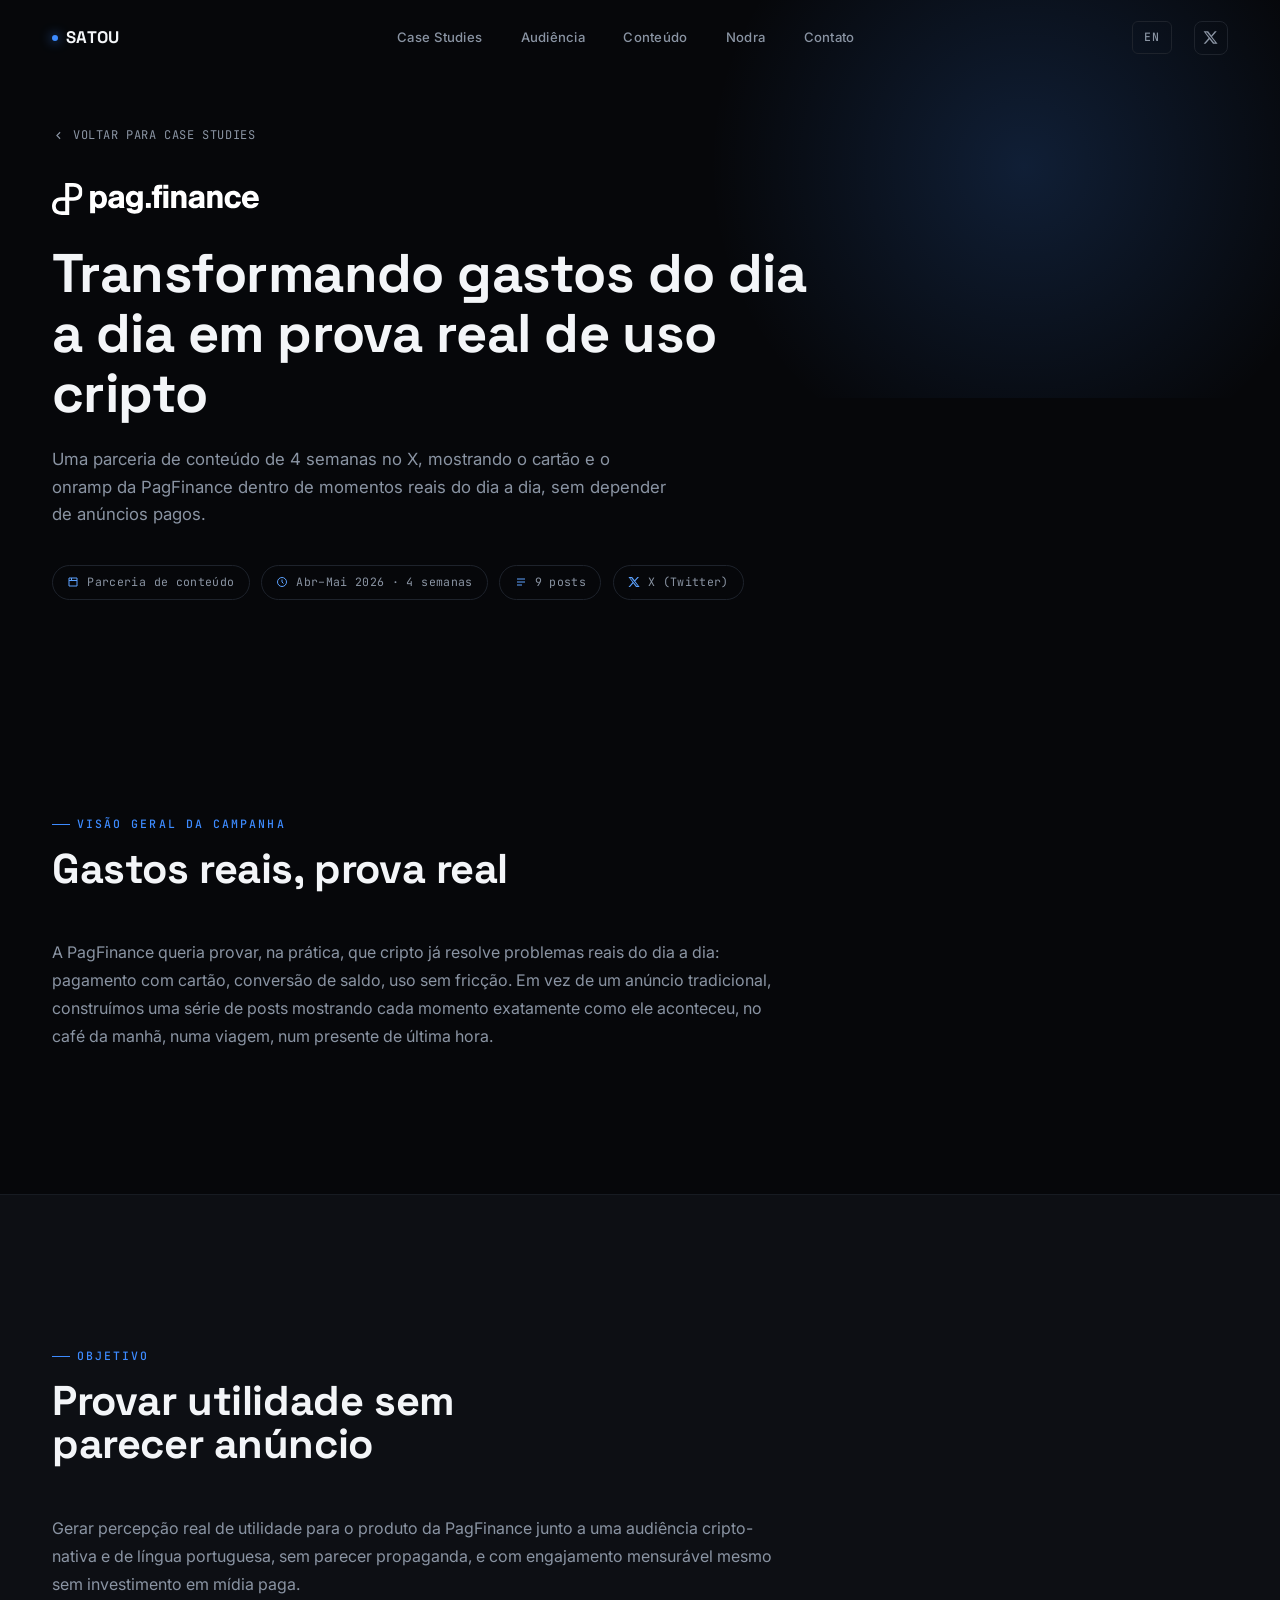
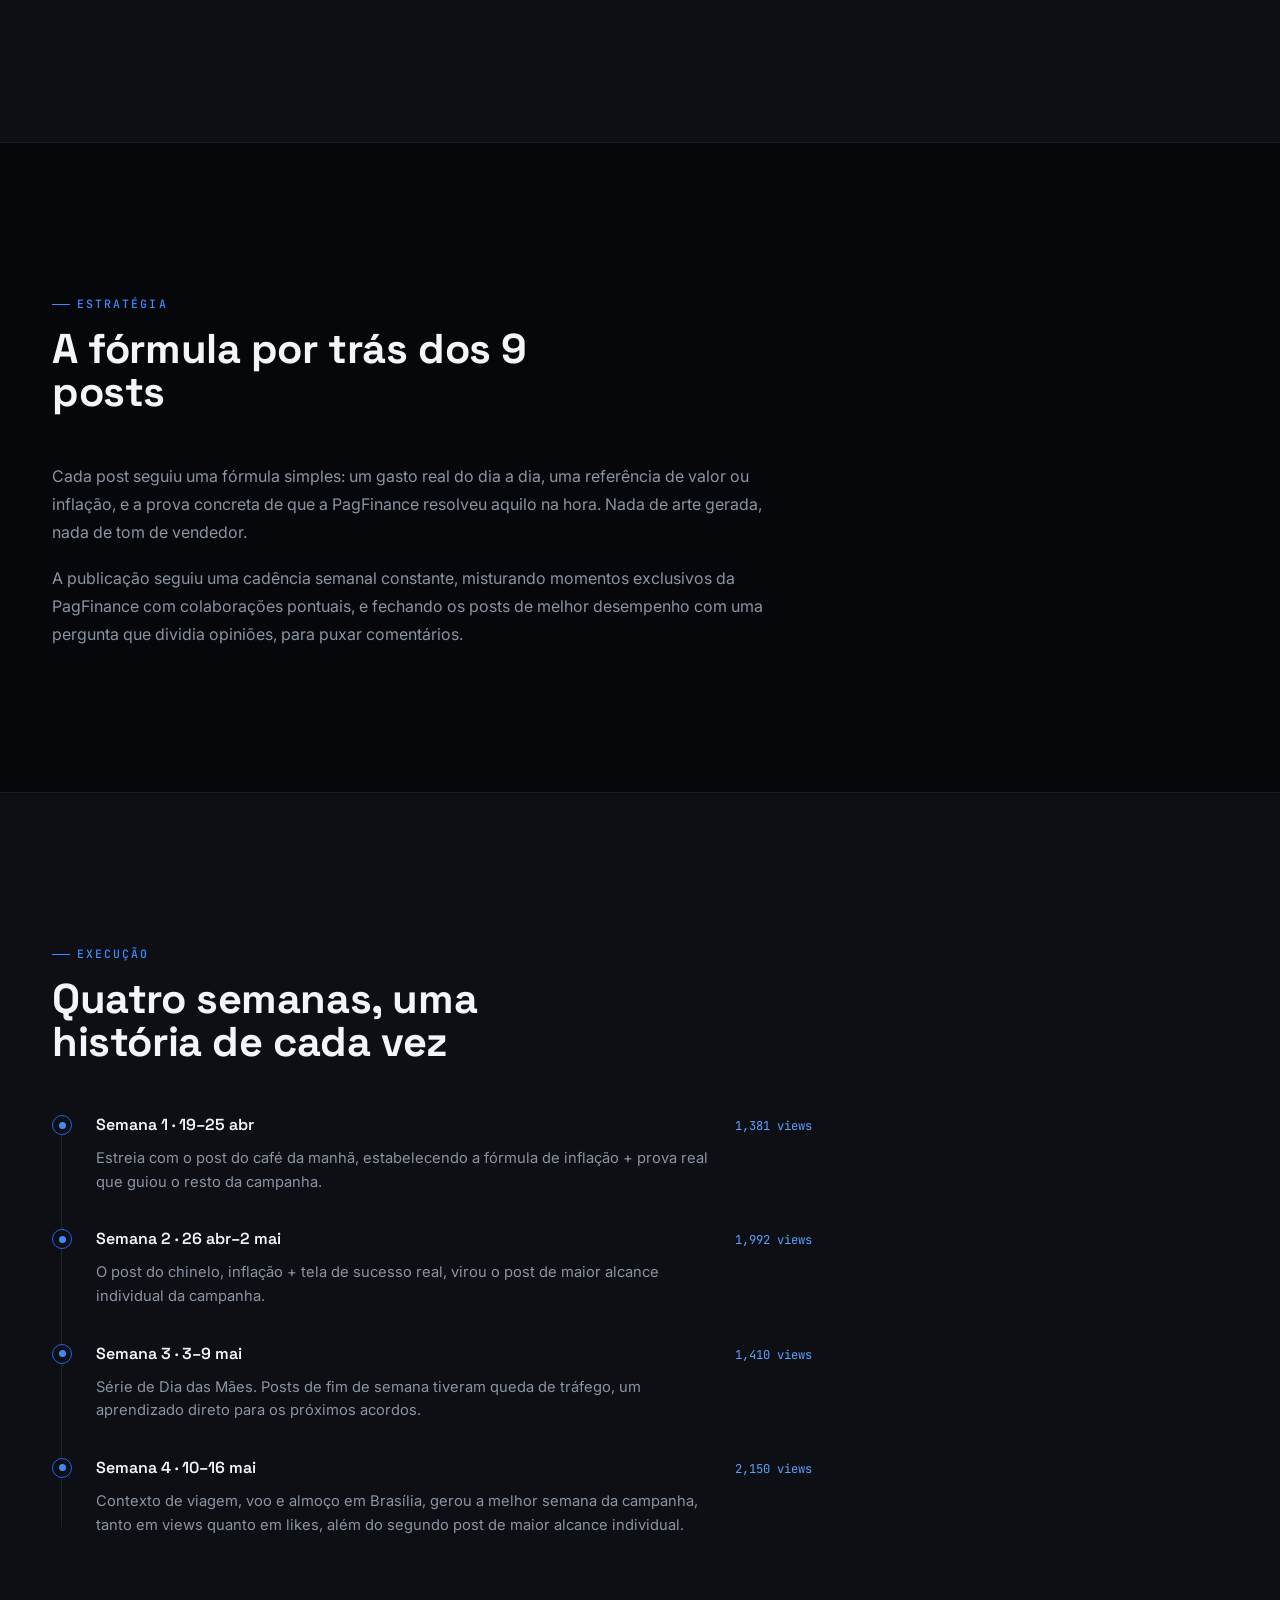
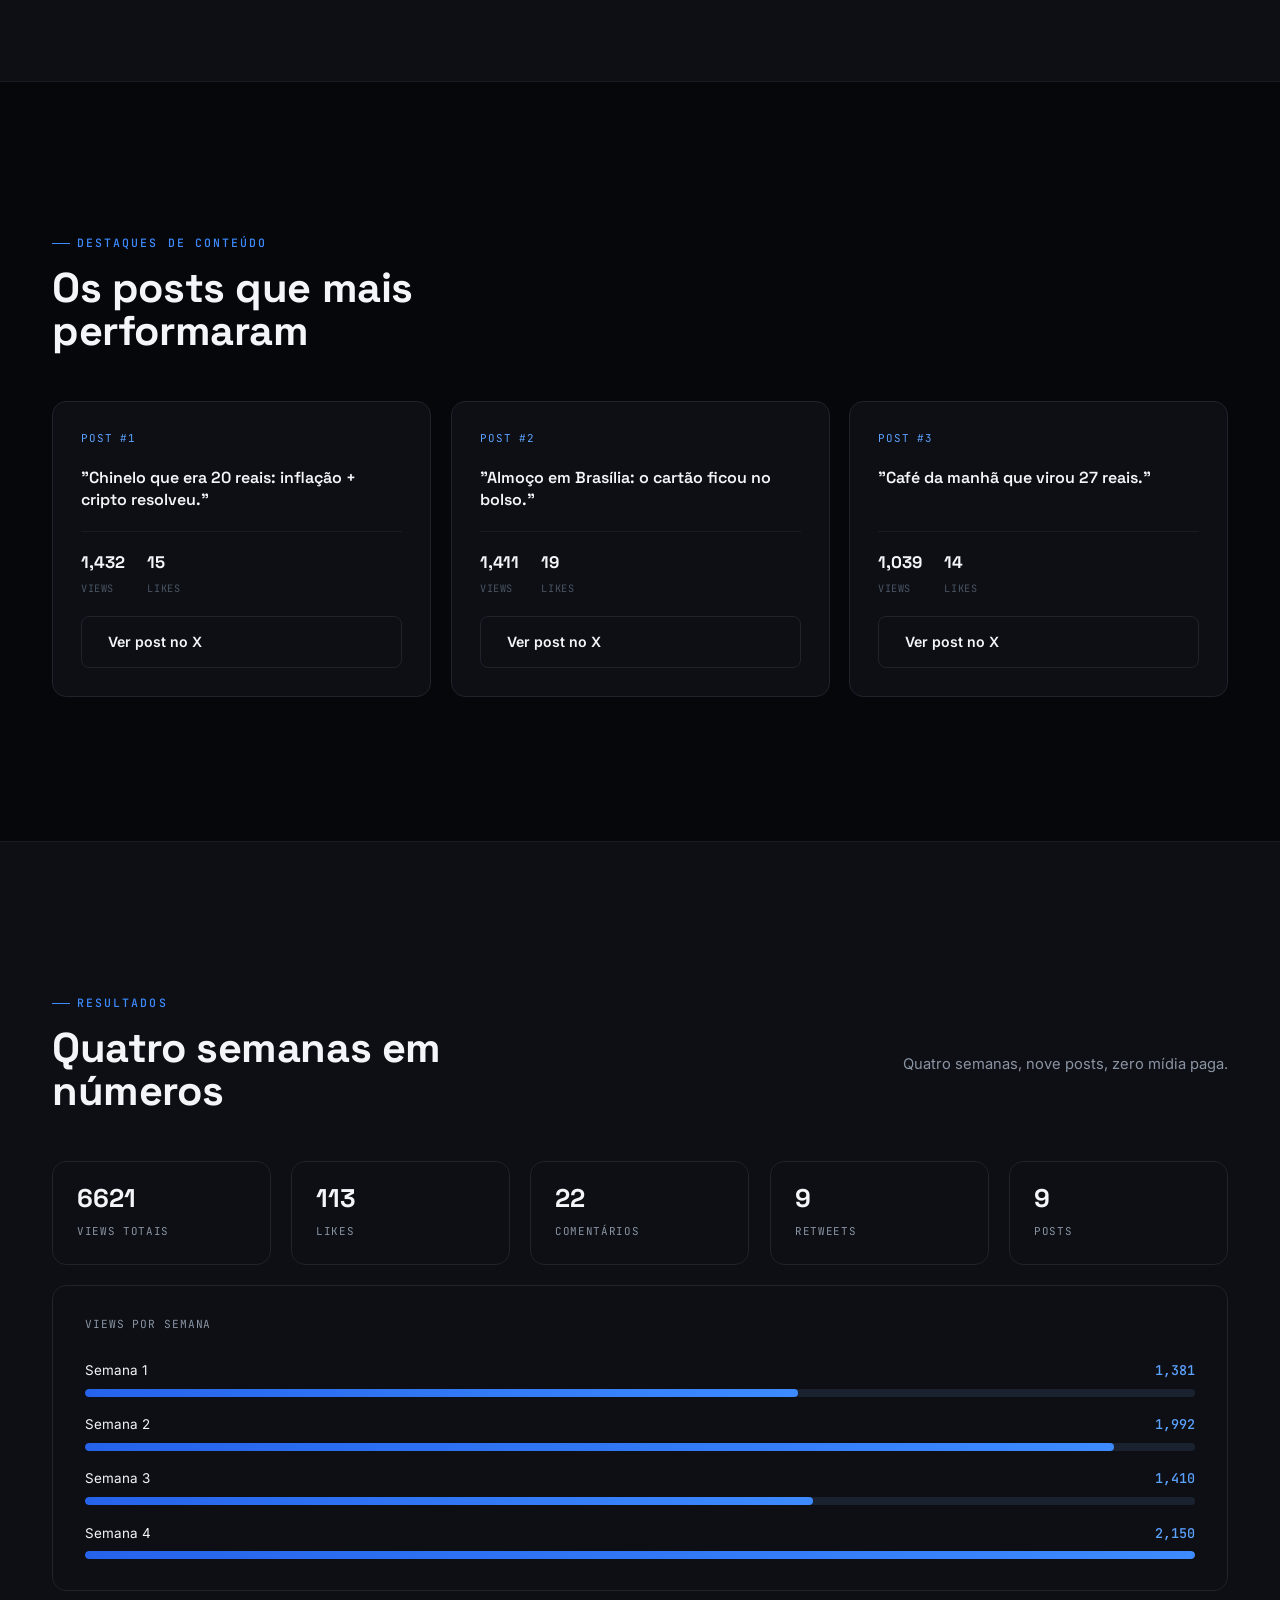
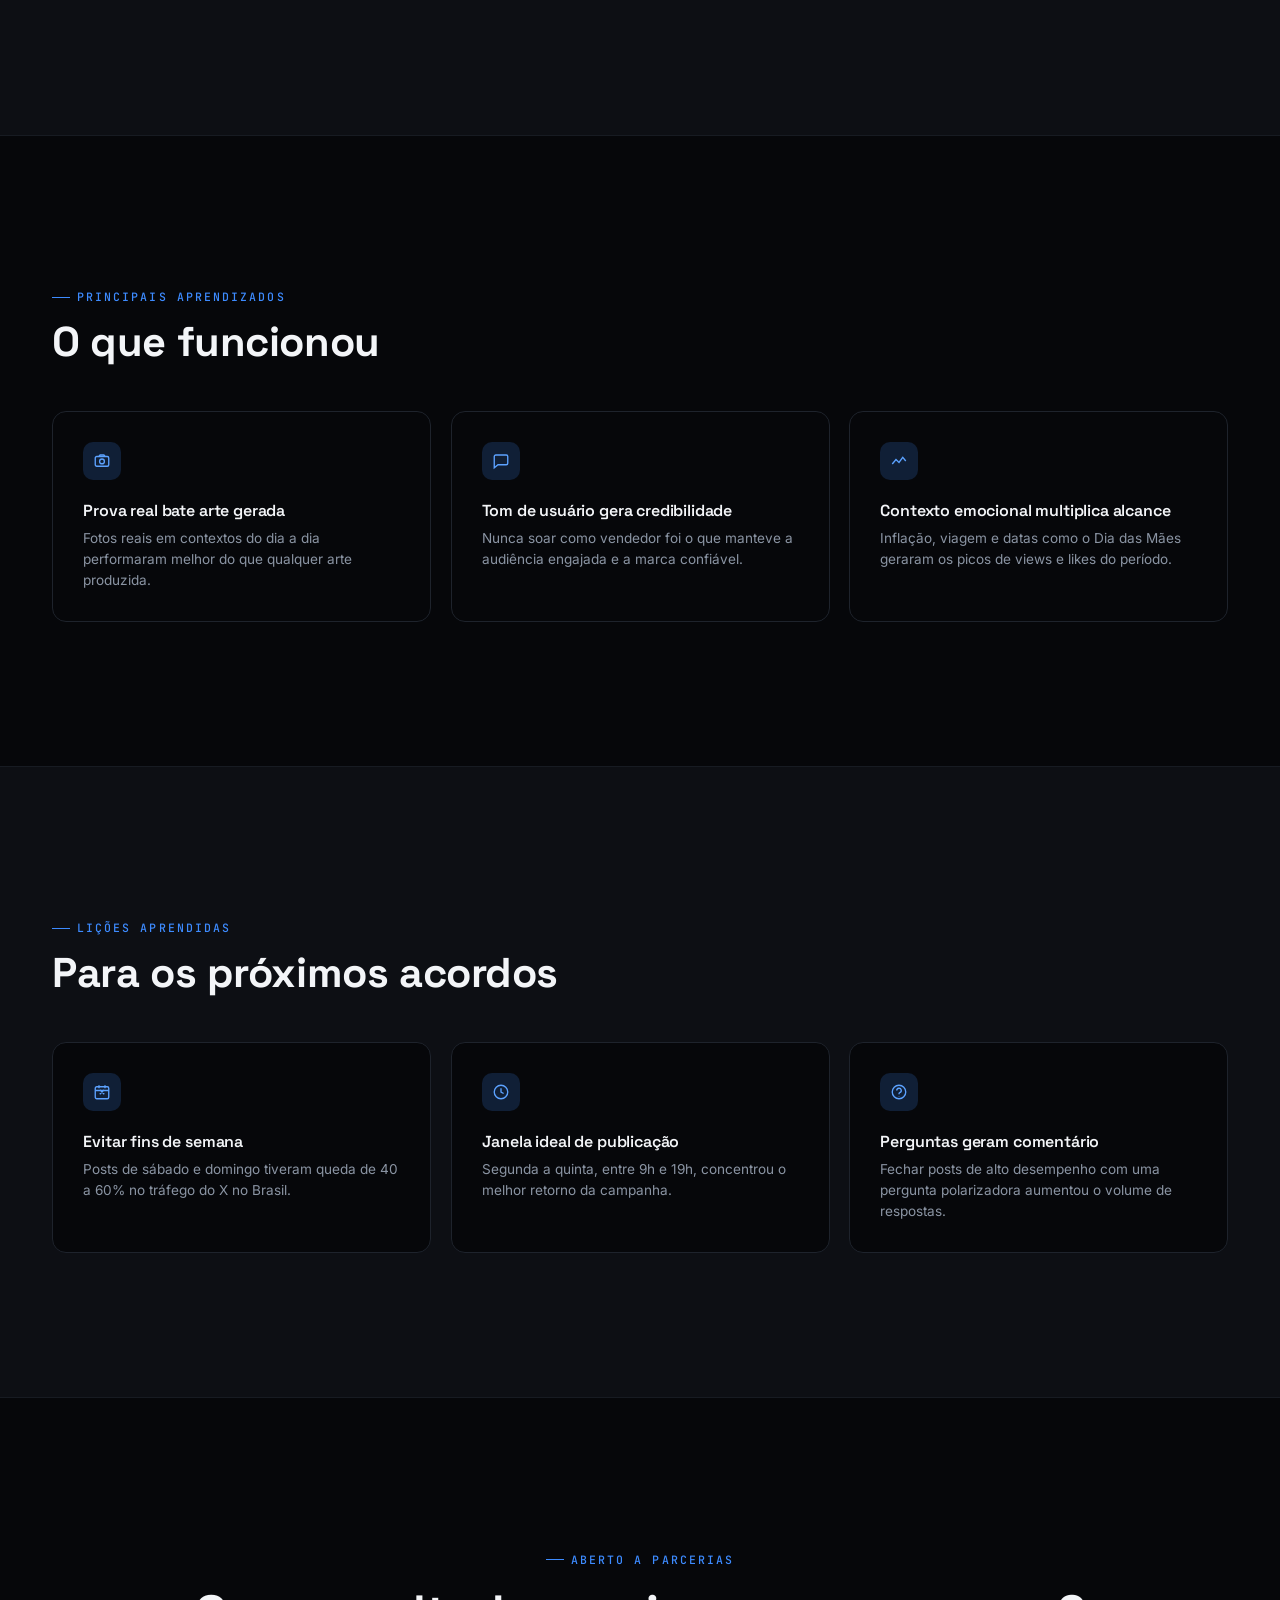
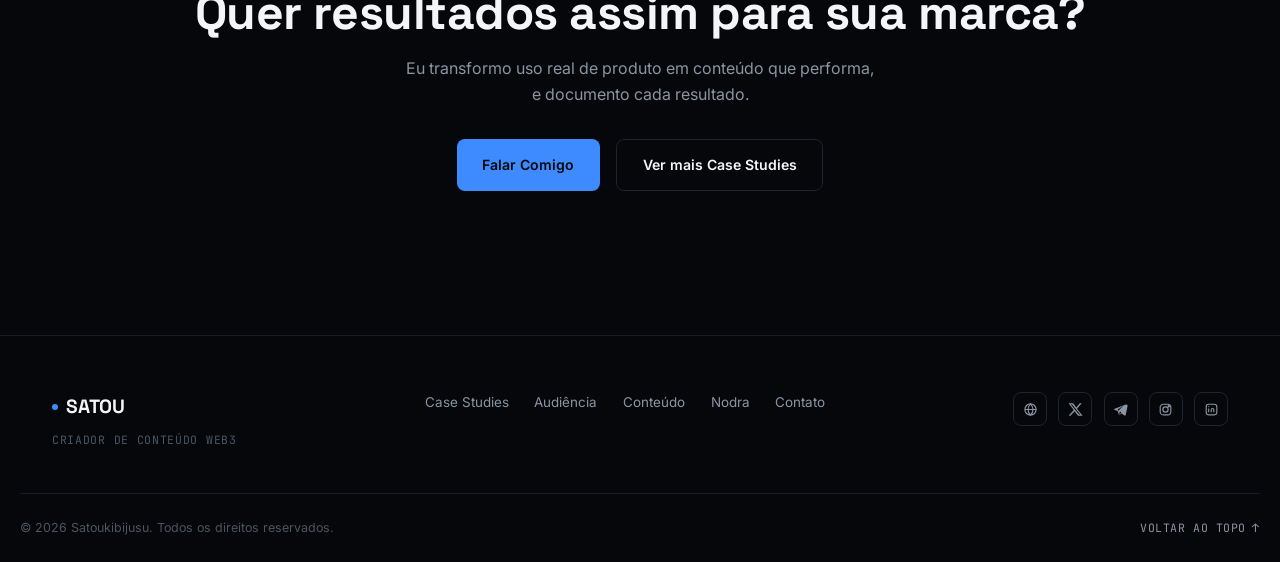
==== case-studies/pagfinance.html @ bb1783de "feat: complete portfolio structure and case studies" ====
<!DOCTYPE html>
<html lang="pt">
<head>
<meta charset="UTF-8">
<meta name="viewport" content="width=device-width, initial-scale=1.0">
<title>PagFinance Case Study | Satou</title>
<meta name="description" content="Case study: a 4-week PagFinance content partnership on X, turning real everyday spending into measurable proof of crypto usage.">

<link rel="stylesheet" href="../css/style.css">
<link rel="stylesheet" href="../css/animations.css">
<link rel="stylesheet" href="../css/responsive.css">
<link rel="stylesheet" href="../css/case-study.css">
</head>
<body class="lang-pt">

  <!-- ============================================================
       NAV
       Same component as the homepage; links point back to
       ../index.html so section anchors still resolve correctly.
       ============================================================ -->
  <header class="nav">
    <div class="container nav-inner">
      <a href="../index.html" class="nav-logo">
        <span class="dot"></span>
        SATOU
      </a>

      <nav class="nav-links" aria-label="Main navigation">
        <a href="../index.html#case-studies" data-lang="pt">Case Studies</a>
        <a href="../index.html#case-studies" data-lang="en">Case Studies</a>

        <a href="../index.html#audience" data-lang="pt">Audiência</a>
        <a href="../index.html#audience" data-lang="en">Audience</a>

        <a href="../index.html#content" data-lang="pt">Conteúdo</a>
        <a href="../index.html#content" data-lang="en">Content</a>

        <a href="../index.html#nodra" data-lang="pt">Nodra</a>
        <a href="../index.html#nodra" data-lang="en">Nodra</a>

        <a href="../index.html#contact" data-lang="pt">Contato</a>
        <a href="../index.html#contact" data-lang="en">Contact</a>
      </nav>

      <div class="nav-right">
        <button class="lang-toggle" data-lang-btn type="button" aria-label="Switch language">EN</button>

        <a class="nav-social" href="https://x.com/Satoukibijusu" target="_blank" rel="noopener" aria-label="X (Twitter)">
          <svg viewBox="0 0 24 24" fill="currentColor"><path d="M18.9 2H22l-7.6 8.7L23.3 22h-7.2l-5.6-7.3L4 22H1l8.1-9.3L.9 2h7.3l5.1 6.7L18.9 2Zm-1.3 18h2L6.5 4H4.4l13.2 16Z"/></svg>
        </a>

        <button class="nav-toggle" type="button" aria-label="Open menu" aria-expanded="false">
          <span></span><span></span><span></span>
        </button>
      </div>
    </div>

    <!-- Mobile panel -->
    <div class="nav-mobile-panel">
      <a href="../index.html#case-studies" data-lang="pt">Case Studies</a>
      <a href="../index.html#case-studies" data-lang="en">Case Studies</a>

      <a href="../index.html#audience" data-lang="pt">Audiência</a>
      <a href="../index.html#audience" data-lang="en">Audience</a>

      <a href="../index.html#content" data-lang="pt">Conteúdo</a>
      <a href="../index.html#content" data-lang="en">Content</a>

      <a href="../index.html#nodra" data-lang="pt">Nodra</a>
      <a href="../index.html#nodra" data-lang="en">Nodra</a>

      <a href="../index.html#contact" data-lang="pt">Contato</a>
      <a href="../index.html#contact" data-lang="en">Contact</a>

      <div class="nav-mobile-panel-actions">
        <button class="lang-toggle" data-lang-btn type="button" aria-label="Switch language">EN</button>
        <a class="nav-social" href="https://x.com/Satoukibijusu" target="_blank" rel="noopener" aria-label="X (Twitter)">
          <svg viewBox="0 0 24 24" fill="currentColor"><path d="M18.9 2H22l-7.6 8.7L23.3 22h-7.2l-5.6-7.3L4 22H1l8.1-9.3L.9 2h7.3l5.1 6.7L18.9 2Zm-1.3 18h2L6.5 4H4.4l13.2 16Z"/></svg>
        </a>
      </div>
    </div>
  </header>

  <!-- ============================================================
       CASE HERO
       ============================================================ -->
  <section class="case-hero" id="top">
    <div class="hero-bg-glow" aria-hidden="true"></div>

    <div class="container case-hero-content">
      <a href="../index.html#case-studies" class="case-back-link">
        <svg viewBox="0 0 24 24" fill="none" stroke="currentColor" stroke-width="2"><path d="M15 18 9 12l6-6"/></svg>
        <span data-lang="pt">Voltar para Case Studies</span>
        <span data-lang="en">Back to Case Studies</span>
      </a>

      <div class="case-hero-brand" data-reveal>
        <img class="case-hero-logo" src="../assets/logos/pagfinance.svg" alt="PagFinance logo">
      </div>

      <h1 class="case-hero-title" data-reveal data-delay="1">
        <span data-lang="pt">Transformando gastos do dia a dia em prova real de uso cripto</span>
        <span data-lang="en">Turning everyday spending into real proof of crypto usage</span>
      </h1>

      <p class="case-hero-summary" data-reveal data-delay="2">
        <span data-lang="pt">Uma parceria de conteúdo de 4 semanas no X, mostrando o cartão e o onramp da PagFinance dentro de momentos reais do dia a dia, sem depender de anúncios pagos.</span>
        <span data-lang="en">A 4-week content partnership on X, showing PagFinance's card and onramp inside real everyday moments, without relying on paid ads.</span>
      </p>

      <div class="case-meta" data-reveal data-delay="3">
        <span class="case-meta-item">
          <svg viewBox="0 0 24 24" fill="none" stroke="currentColor" stroke-width="2"><path d="M4 4h16v16H4z"/><path d="M4 9h16M9 4v5"/></svg>
          <span data-lang="pt">Parceria de conteúdo</span>
          <span data-lang="en">Content partnership</span>
        </span>
        <span class="case-meta-item">
          <svg viewBox="0 0 24 24" fill="none" stroke="currentColor" stroke-width="2"><circle cx="12" cy="12" r="9"/><path d="M12 7v5l3 3"/></svg>
          <span data-lang="pt">Abr–Mai 2026 · 4 semanas</span>
          <span data-lang="en">Apr–May 2026 · 4 weeks</span>
        </span>
        <span class="case-meta-item">
          <svg viewBox="0 0 24 24" fill="none" stroke="currentColor" stroke-width="2"><path d="M4 6h16M4 12h16M4 18h10"/></svg>
          <span data-lang="pt">9 posts</span>
          <span data-lang="en">9 posts</span>
        </span>
        <span class="case-meta-item">
          <svg viewBox="0 0 24 24" fill="currentColor"><path d="M18.9 2H22l-7.6 8.7L23.3 22h-7.2l-5.6-7.3L4 22H1l8.1-9.3L.9 2h7.3l5.1 6.7L18.9 2Zm-1.3 18h2L6.5 4H4.4l13.2 16Z"/></svg>
          <span>X (Twitter)</span>
        </span>
      </div>
    </div>
  </section>

  <!-- ============================================================
       CAMPAIGN OVERVIEW
       ============================================================ -->
  <section class="section-pad" id="overview">
    <div class="container">
      <div class="section-head" data-reveal>
        <div>
          <div class="eyebrow">
            <span data-lang="pt">Visão Geral da Campanha</span>
            <span data-lang="en">Campaign Overview</span>
          </div>
          <h2>
            <span data-lang="pt">Gastos reais, prova real</span>
            <span data-lang="en">Real spending, real proof</span>
          </h2>
        </div>
      </div>

      <div class="case-prose" data-reveal data-delay="1">
        <p>
          <span data-lang="pt">A PagFinance queria provar, na prática, que cripto já resolve problemas reais do dia a dia: pagamento com cartão, conversão de saldo, uso sem fricção. Em vez de um anúncio tradicional, construímos uma série de posts mostrando cada momento exatamente como ele aconteceu, no café da manhã, numa viagem, num presente de última hora.</span>
          <span data-lang="en">PagFinance wanted to prove, in practice, that crypto already solves real everyday problems: card payments, balance conversion, frictionless use. Instead of a traditional ad, we built a series of posts showing each moment exactly as it happened, at breakfast, on a trip, buying a last-minute gift.</span>
        </p>
      </div>
    </div>
  </section>

  <!-- ============================================================
       OBJECTIVE
       ============================================================ -->
  <section class="section-pad alt-bg" id="objective">
    <div class="container">
      <div class="section-head" data-reveal>
        <div>
          <div class="eyebrow">
            <span data-lang="pt">Objetivo</span>
            <span data-lang="en">Objective</span>
          </div>
          <h2>
            <span data-lang="pt">Provar utilidade sem parecer anúncio</span>
            <span data-lang="en">Prove utility without feeling like an ad</span>
          </h2>
        </div>
      </div>

      <div class="case-prose" data-reveal data-delay="1">
        <p>
          <span data-lang="pt">Gerar percepção real de utilidade para o produto da PagFinance junto a uma audiência cripto-nativa e de língua portuguesa, sem parecer propaganda, e com engajamento mensurável mesmo sem investimento em mídia paga.</span>
          <span data-lang="en">Build genuine perceived utility for PagFinance's product with a crypto-native, Portuguese-speaking audience, without feeling like an ad, and with measurable engagement even without paid media spend.</span>
        </p>
      </div>
    </div>
  </section>

  <!-- ============================================================
       STRATEGY
       ============================================================ -->
  <section class="section-pad" id="strategy">
    <div class="container">
      <div class="section-head" data-reveal>
        <div>
          <div class="eyebrow">
            <span data-lang="pt">Estratégia</span>
            <span data-lang="en">Strategy</span>
          </div>
          <h2>
            <span data-lang="pt">A fórmula por trás dos 9 posts</span>
            <span data-lang="en">The formula behind the 9 posts</span>
          </h2>
        </div>
      </div>

      <div class="case-prose" data-reveal data-delay="1">
        <p>
          <span data-lang="pt">Cada post seguiu uma fórmula simples: um gasto real do dia a dia, uma referência de valor ou inflação, e a prova concreta de que a PagFinance resolveu aquilo na hora. Nada de arte gerada, nada de tom de vendedor.</span>
          <span data-lang="en">Each post followed a simple formula: a real everyday expense, a value or inflation reference, and concrete proof that PagFinance solved it on the spot. No generated art, no salesy tone.</span>
        </p>
        <p>
          <span data-lang="pt">A publicação seguiu uma cadência semanal constante, misturando momentos exclusivos da PagFinance com colaborações pontuais, e fechando os posts de melhor desempenho com uma pergunta que dividia opiniões, para puxar comentários.</span>
          <span data-lang="en">Posting followed a steady weekly cadence, mixing PagFinance-only moments with occasional co-branded posts, and closing the best-performing posts with a polarizing question to pull in comments.</span>
        </p>
      </div>
    </div>
  </section>

  <!-- ============================================================
       EXECUTION
       ============================================================ -->
  <section class="section-pad alt-bg" id="execution">
    <div class="container">
      <div class="section-head" data-reveal>
        <div>
          <div class="eyebrow">
            <span data-lang="pt">Execução</span>
            <span data-lang="en">Execution</span>
          </div>
          <h2>
            <span data-lang="pt">Quatro semanas, uma história de cada vez</span>
            <span data-lang="en">Four weeks, one story at a time</span>
          </h2>
        </div>
      </div>

      <div class="case-timeline" data-reveal data-delay="1">
        <div class="case-timeline-item">
          <span class="case-timeline-dot" aria-hidden="true"></span>
          <div class="case-timeline-header">
            <span class="case-timeline-week">
              <span data-lang="pt">Semana 1 · 19–25 abr</span>
              <span data-lang="en">Week 1 · Apr 19–25</span>
            </span>
            <span class="case-timeline-metric">1,381 <span data-lang="pt">views</span><span data-lang="en">views</span></span>
          </div>
          <p>
            <span data-lang="pt">Estreia com o post do café da manhã, estabelecendo a fórmula de inflação + prova real que guiou o resto da campanha.</span>
            <span data-lang="en">Kicked off with the breakfast post, establishing the inflation + real-proof formula that guided the rest of the campaign.</span>
          </p>
        </div>

        <div class="case-timeline-item">
          <span class="case-timeline-dot" aria-hidden="true"></span>
          <div class="case-timeline-header">
            <span class="case-timeline-week">
              <span data-lang="pt">Semana 2 · 26 abr–2 mai</span>
              <span data-lang="en">Week 2 · Apr 26–May 2</span>
            </span>
            <span class="case-timeline-metric">1,992 <span data-lang="pt">views</span><span data-lang="en">views</span></span>
          </div>
          <p>
            <span data-lang="pt">O post do chinelo, inflação + tela de sucesso real, virou o post de maior alcance individual da campanha.</span>
            <span data-lang="en">The flip-flops post, inflation + a real success screen, became the single highest-reaching post of the campaign.</span>
          </p>
        </div>

        <div class="case-timeline-item">
          <span class="case-timeline-dot" aria-hidden="true"></span>
          <div class="case-timeline-header">
            <span class="case-timeline-week">
              <span data-lang="pt">Semana 3 · 3–9 mai</span>
              <span data-lang="en">Week 3 · May 3–9</span>
            </span>
            <span class="case-timeline-metric">1,410 <span data-lang="pt">views</span><span data-lang="en">views</span></span>
          </div>
          <p>
            <span data-lang="pt">Série de Dia das Mães. Posts de fim de semana tiveram queda de tráfego, um aprendizado direto para os próximos acordos.</span>
            <span data-lang="en">Mother's Day series. Weekend posts saw a traffic drop, a direct learning for future partnerships.</span>
          </p>
        </div>

        <div class="case-timeline-item">
          <span class="case-timeline-dot" aria-hidden="true"></span>
          <div class="case-timeline-header">
            <span class="case-timeline-week">
              <span data-lang="pt">Semana 4 · 10–16 mai</span>
              <span data-lang="en">Week 4 · May 10–16</span>
            </span>
            <span class="case-timeline-metric">2,150 <span data-lang="pt">views</span><span data-lang="en">views</span></span>
          </div>
          <p>
            <span data-lang="pt">Contexto de viagem, voo e almoço em Brasília, gerou a melhor semana da campanha, tanto em views quanto em likes, além do segundo post de maior alcance individual.</span>
            <span data-lang="en">Travel context, flight and lunch in Brasília, drove the campaign's best week overall, both in views and likes, plus the second-highest-reach individual post.</span>
          </p>
        </div>
      </div>
    </div>
  </section>

  <!-- ============================================================
       CONTENT HIGHLIGHTS
       ============================================================ -->
  <section class="section-pad" id="highlights">
    <div class="container">
      <div class="section-head" data-reveal>
        <div>
          <div class="eyebrow">
            <span data-lang="pt">Destaques de Conteúdo</span>
            <span data-lang="en">Content Highlights</span>
          </div>
          <h2>
            <span data-lang="pt">Os posts que mais performaram</span>
            <span data-lang="en">The posts that performed best</span>
          </h2>
        </div>
      </div>

      <div class="highlight-grid">
        <div class="highlight-card" data-reveal data-delay="1">
          <span class="highlight-tag">
            <span data-lang="pt">Post #1</span>
            <span data-lang="en">Top post</span>
          </span>
          <p class="highlight-caption">
            <span data-lang="pt">"Chinelo que era 20 reais: inflação + cripto resolveu."</span>
            <span data-lang="en">"Flip-flops that used to cost 20 reais: inflation + crypto solved it."</span>
          </p>
          <div class="highlight-stats">
            <div class="highlight-stat">
              <span class="highlight-stat-value">1,432</span>
              <span class="highlight-stat-label"><span data-lang="pt">Views</span><span data-lang="en">Views</span></span>
            </div>
            <div class="highlight-stat">
              <span class="highlight-stat-value">15</span>
              <span class="highlight-stat-label">Likes</span>
            </div>
          </div>
          <a class="btn btn-ghost" href="https://x.com/Satoukibijusu/status/2048556587086716946?s=20" target="_blank" rel="noopener">
            <span data-lang="pt">Ver post no X</span>
            <span data-lang="en">View post on X</span>
          </a>
        </div>

        <div class="highlight-card" data-reveal data-delay="2">
          <span class="highlight-tag">Post #2</span>
          <p class="highlight-caption">
            <span data-lang="pt">"Almoço em Brasília: o cartão ficou no bolso."</span>
            <span data-lang="en">"Lunch in Brasília: the card stayed in my pocket."</span>
          </p>
          <div class="highlight-stats">
            <div class="highlight-stat">
              <span class="highlight-stat-value">1,411</span>
              <span class="highlight-stat-label"><span data-lang="pt">Views</span><span data-lang="en">Views</span></span>
            </div>
            <div class="highlight-stat">
              <span class="highlight-stat-value">19</span>
              <span class="highlight-stat-label">Likes</span>
            </div>
          </div>
          <a class="btn btn-ghost" href="https://x.com/Satoukibijusu/status/2055393802907517126?s=20" target="_blank" rel="noopener">
            <span data-lang="pt">Ver post no X</span>
            <span data-lang="en">View post on X</span>
          </a>
        </div>

        <div class="highlight-card" data-reveal data-delay="3">
          <span class="highlight-tag">Post #3</span>
          <p class="highlight-caption">
            <span data-lang="pt">"Café da manhã que virou 27 reais."</span>
            <span data-lang="en">"Breakfast that became 27 reais."</span>
          </p>
          <div class="highlight-stats">
            <div class="highlight-stat">
              <span class="highlight-stat-value">1,039</span>
              <span class="highlight-stat-label"><span data-lang="pt">Views</span><span data-lang="en">Views</span></span>
            </div>
            <div class="highlight-stat">
              <span class="highlight-stat-value">14</span>
              <span class="highlight-stat-label">Likes</span>
            </div>
          </div>
          <a class="btn btn-ghost" href="https://x.com/Satoukibijusu/status/2046928399306797081?s=20" target="_blank" rel="noopener">
            <span data-lang="pt">Ver post no X</span>
            <span data-lang="en">View post on X</span>
          </a>
        </div>
      </div>
    </div>
  </section>

  <!-- ============================================================
       RESULTS
       Reuses .dashboard-kpis/.kpi-card and .bar-list/.bar-track/
       .bar-fill exactly as they exist in style.css.
       ============================================================ -->
  <section class="section-pad alt-bg" id="results">
    <div class="container">
      <div class="section-head" data-reveal>
        <div>
          <div class="eyebrow">
            <span data-lang="pt">Resultados</span>
            <span data-lang="en">Results</span>
          </div>
          <h2>
            <span data-lang="pt">Quatro semanas em números</span>
            <span data-lang="en">Four weeks in numbers</span>
          </h2>
        </div>
        <p class="case-results-intro">
          <span data-lang="pt">Quatro semanas, nove posts, zero mídia paga.</span>
          <span data-lang="en">Four weeks, nine posts, zero paid media.</span>
        </p>
      </div>

      <div class="dashboard-kpis">
        <div class="kpi-card" data-reveal data-delay="1">
          <div class="kpi-value"><span data-counter data-target="6933">0</span></div>
          <div class="kpi-label"><span data-lang="pt">Views totais</span><span data-lang="en">Total views</span></div>
        </div>
        <div class="kpi-card" data-reveal data-delay="2">
          <div class="kpi-value"><span data-counter data-target="118">0</span></div>
          <div class="kpi-label">Likes</div>
        </div>
        <div class="kpi-card" data-reveal data-delay="3">
          <div class="kpi-value"><span data-counter data-target="23">0</span></div>
          <div class="kpi-label"><span data-lang="pt">Comentários</span><span data-lang="en">Comments</span></div>
        </div>
        <div class="kpi-card" data-reveal data-delay="4">
          <div class="kpi-value"><span data-counter data-target="9">0</span></div>
          <div class="kpi-label"><span data-lang="pt">Retweets</span><span data-lang="en">Retweets</span></div>
        </div>
        <div class="kpi-card" data-reveal data-delay="5">
          <div class="kpi-value"><span data-counter data-target="9">0</span></div>
          <div class="kpi-label"><span data-lang="pt">Posts</span><span data-lang="en">Posts</span></div>
        </div>
      </div>

      <div class="dash-card case-weekly-card" data-reveal data-delay="1">
        <div class="dash-card-title">
          <span data-lang="pt">Views por semana</span>
          <span data-lang="en">Views by week</span>
        </div>
        <div class="bar-list">
          <div class="bar-row">
            <div class="bar-row-label"><span data-lang="pt">Semana 1</span><span data-lang="en">Week 1</span><span>1,381</span></div>
            <div class="bar-track"><div class="bar-fill" style="width:64.2%"></div></div>
          </div>
          <div class="bar-row">
            <div class="bar-row-label"><span data-lang="pt">Semana 2</span><span data-lang="en">Week 2</span><span>1,992</span></div>
            <div class="bar-track"><div class="bar-fill" style="width:92.7%"></div></div>
          </div>
          <div class="bar-row">
            <div class="bar-row-label"><span data-lang="pt">Semana 3</span><span data-lang="en">Week 3</span><span>1,410</span></div>
            <div class="bar-track"><div class="bar-fill" style="width:65.6%"></div></div>
          </div>
          <div class="bar-row">
            <div class="bar-row-label"><span data-lang="pt">Semana 4</span><span data-lang="en">Week 4</span><span>2,150</span></div>
            <div class="bar-track"><div class="bar-fill" style="width:100%"></div></div>
          </div>
        </div>
      </div>
    </div>
  </section>

  <!-- ============================================================
       KEY INSIGHTS
       Reuses .reasons-grid/.reason-card/.reason-icon as-is.
       ============================================================ -->
  <section class="section-pad" id="insights">
    <div class="container">
      <div class="section-head" data-reveal>
        <div>
          <div class="eyebrow">
            <span data-lang="pt">Principais Aprendizados</span>
            <span data-lang="en">Key Insights</span>
          </div>
          <h2>
            <span data-lang="pt">O que funcionou</span>
            <span data-lang="en">What worked</span>
          </h2>
        </div>
      </div>

      <div class="reasons-grid">
        <div class="reason-card" data-reveal data-delay="1">
          <span class="reason-icon" aria-hidden="true">
            <svg viewBox="0 0 24 24" fill="none" stroke="currentColor" stroke-width="1.8"><rect x="3" y="6" width="18" height="13" rx="2"/><circle cx="12" cy="12.5" r="3.2"/><path d="M8 6l1.5-2h5L16 6"/></svg>
          </span>
          <h3><span data-lang="pt">Prova real bate arte gerada</span><span data-lang="en">Real proof beats generated art</span></h3>
          <p>
            <span data-lang="pt">Fotos reais em contextos do dia a dia performaram melhor do que qualquer arte produzida.</span>
            <span data-lang="en">Real photos in everyday contexts outperformed any produced artwork.</span>
          </p>
        </div>

        <div class="reason-card" data-reveal data-delay="2">
          <span class="reason-icon" aria-hidden="true">
            <svg viewBox="0 0 24 24" fill="none" stroke="currentColor" stroke-width="1.8"><path d="M21 15a2 2 0 0 1-2 2H8l-5 4V6a2 2 0 0 1 2-2h14a2 2 0 0 1 2 2Z"/></svg>
          </span>
          <h3><span data-lang="pt">Tom de usuário gera credibilidade</span><span data-lang="en">User tone builds credibility</span></h3>
          <p>
            <span data-lang="pt">Nunca soar como vendedor foi o que manteve a audiência engajada e a marca confiável.</span>
            <span data-lang="en">Never sounding like a salesperson kept the audience engaged and the brand credible.</span>
          </p>
        </div>

        <div class="reason-card" data-reveal data-delay="3">
          <span class="reason-icon" aria-hidden="true">
            <svg viewBox="0 0 24 24" fill="none" stroke="currentColor" stroke-width="1.8"><path d="M3 16l5-6 4 4 5-7 4 5"/></svg>
          </span>
          <h3><span data-lang="pt">Contexto emocional multiplica alcance</span><span data-lang="en">Emotional context multiplies reach</span></h3>
          <p>
            <span data-lang="pt">Inflação, viagem e datas como o Dia das Mães geraram os picos de views e likes do período.</span>
            <span data-lang="en">Inflation, travel and occasions like Mother's Day drove the period's peaks in views and likes.</span>
          </p>
        </div>
      </div>
    </div>
  </section>

  <!-- ============================================================
       LESSONS LEARNED
       ============================================================ -->
  <section class="section-pad alt-bg" id="lessons">
    <div class="container">
      <div class="section-head" data-reveal>
        <div>
          <div class="eyebrow">
            <span data-lang="pt">Lições Aprendidas</span>
            <span data-lang="en">Lessons Learned</span>
          </div>
          <h2>
            <span data-lang="pt">Para os próximos acordos</span>
            <span data-lang="en">For future partnerships</span>
          </h2>
        </div>
      </div>

      <div class="reasons-grid">
        <div class="reason-card" data-reveal data-delay="1">
          <span class="reason-icon" aria-hidden="true">
            <svg viewBox="0 0 24 24" fill="none" stroke="currentColor" stroke-width="1.8"><rect x="3" y="5" width="18" height="16" rx="2"/><path d="M3 10h18M8 3v4M16 3v4M9 15l6-6M9 9l6 6"/></svg>
          </span>
          <h3><span data-lang="pt">Evitar fins de semana</span><span data-lang="en">Avoid weekend posting</span></h3>
          <p>
            <span data-lang="pt">Posts de sábado e domingo tiveram queda de 40 a 60% no tráfego do X no Brasil.</span>
            <span data-lang="en">Saturday and Sunday posts saw a 40 to 60% traffic drop on X in Brazil.</span>
          </p>
        </div>

        <div class="reason-card" data-reveal data-delay="2">
          <span class="reason-icon" aria-hidden="true">
            <svg viewBox="0 0 24 24" fill="none" stroke="currentColor" stroke-width="1.8"><circle cx="12" cy="12" r="9"/><path d="M12 7v5l3.5 2"/></svg>
          </span>
          <h3><span data-lang="pt">Janela ideal de publicação</span><span data-lang="en">Best posting window</span></h3>
          <p>
            <span data-lang="pt">Segunda a quinta, entre 9h e 19h, concentrou o melhor retorno da campanha.</span>
            <span data-lang="en">Monday through Thursday, between 9am and 7pm, delivered the campaign's best return.</span>
          </p>
        </div>

        <div class="reason-card" data-reveal data-delay="3">
          <span class="reason-icon" aria-hidden="true">
            <svg viewBox="0 0 24 24" fill="none" stroke="currentColor" stroke-width="1.8"><path d="M9 10a3 3 0 1 1 4 2.8c-.7.3-1 .9-1 1.7v.5"/><circle cx="12" cy="18" r="0.6" fill="currentColor" stroke="none"/><circle cx="12" cy="12" r="9"/></svg>
          </span>
          <h3><span data-lang="pt">Perguntas geram comentário</span><span data-lang="en">Questions drive comments</span></h3>
          <p>
            <span data-lang="pt">Fechar posts de alto desempenho com uma pergunta polarizadora aumentou o volume de respostas.</span>
            <span data-lang="en">Ending high-performing posts with a polarizing question increased reply volume.</span>
          </p>
        </div>
      </div>
    </div>
  </section>

  <!-- ============================================================
       FINAL CTA
       ============================================================ -->
  <section class="section-pad case-final-cta" id="case-cta">
    <div class="container">
      <div class="eyebrow">
        <span data-lang="pt">Aberto a parcerias</span>
        <span data-lang="en">Open to partnerships</span>
      </div>
      <h2 data-reveal>
        <span data-lang="pt">Quer resultados assim para sua marca?</span>
        <span data-lang="en">Want results like this for your brand?</span>
      </h2>
      <p data-reveal data-delay="1">
        <span data-lang="pt">Eu transformo uso real de produto em conteúdo que performa, e documento cada resultado.</span>
        <span data-lang="en">I turn real product usage into content that performs, and I document every result.</span>
      </p>
      <div class="case-final-actions" data-reveal data-delay="2">
        <a href="../index.html#contact" class="btn btn-primary">
          <span data-lang="pt">Falar Comigo</span>
          <span data-lang="en">Get in Touch</span>
        </a>
        <a href="../index.html#case-studies" class="btn btn-ghost">
          <span data-lang="pt">Ver mais Case Studies</span>
          <span data-lang="en">View more Case Studies</span>
        </a>
      </div>
    </div>
  </section>

  <!-- ============================================================
       FOOTER
       Same component as the homepage; links point back to
       ../index.html so section anchors still resolve correctly.
       ============================================================ -->
  <footer class="site-footer">
    <div class="container footer-inner">
      <div>
        <div class="footer-brand-name"><span class="dot"></span>SATOU</div>
        <div class="footer-brand-role">
          <span data-lang="pt">Criador de Conteúdo Web3</span>
          <span data-lang="en">Web3 Content Creator</span>
        </div>
      </div>

      <nav class="footer-nav" aria-label="Footer navigation">
        <a href="../index.html#case-studies"><span data-lang="pt">Case Studies</span><span data-lang="en">Case Studies</span></a>
        <a href="../index.html#audience"><span data-lang="pt">Audiência</span><span data-lang="en">Audience</span></a>
        <a href="../index.html#content"><span data-lang="pt">Conteúdo</span><span data-lang="en">Content</span></a>
        <a href="../index.html#nodra">Nodra</a>
        <a href="../index.html#contact"><span data-lang="pt">Contato</span><span data-lang="en">Contact</span></a>
      </nav>

      <div class="footer-social">
        <a class="nav-social" href="https://nodra.netlify.app/" target="_blank" rel="noopener" aria-label="Nodra">
          <svg viewBox="0 0 24 24" fill="none" stroke="currentColor" stroke-width="1.8"><circle cx="12" cy="12" r="9"/><path d="M3 12h18M12 3c2.5 2.6 4 6 4 9s-1.5 6.4-4 9c-2.5-2.6-4-6-4-9s1.5-6.4 4-9Z"/></svg>
        </a>
        <a class="nav-social" href="https://x.com/Satoukibijusu" target="_blank" rel="noopener" aria-label="X (Twitter)">
          <svg viewBox="0 0 24 24" fill="currentColor"><path d="M18.9 2H22l-7.6 8.7L23.3 22h-7.2l-5.6-7.3L4 22H1l8.1-9.3L.9 2h7.3l5.1 6.7L18.9 2Zm-1.3 18h2L6.5 4H4.4l13.2 16Z"/></svg>
        </a>
        <a class="nav-social" href="https://t.me/Satoukibijusu" target="_blank" rel="noopener" aria-label="Telegram">
          <svg viewBox="0 0 24 24" fill="currentColor"><path d="M21.5 3.5 2.7 10.9c-1.1.4-1.1 1.6.1 2l4.6 1.4 1.8 5.6c.2.7 1.1.9 1.6.4l2.6-2.4 4.7 3.5c.8.6 2 .2 2.2-.8l3-14.4c.3-1.2-.9-2.2-2-1.7ZM8.6 14.9l-1-3 9.5-6.4-8.5 8.6Zm1.3 4 1.3-3.7 2 1.5-2.6 3.3c-.2.2-.6.1-.7-.1Z"/></svg>
        </a>
        <!-- TODO: confirm and update the real Instagram URL -->
        <a class="nav-social" href="#" target="_blank" rel="noopener" aria-label="Instagram">
          <svg viewBox="0 0 24 24" fill="none" stroke="currentColor" stroke-width="1.8"><rect x="3.5" y="3.5" width="17" height="17" rx="5"/><circle cx="12" cy="12" r="4.2"/><circle cx="17.2" cy="6.8" r="1"/></svg>
        </a>
        <!-- TODO: confirm and update the real LinkedIn URL -->
        <a class="nav-social" href="#" target="_blank" rel="noopener" aria-label="LinkedIn">
          <svg viewBox="0 0 24 24" fill="none" stroke="currentColor" stroke-width="1.8"><rect x="3.5" y="3.5" width="17" height="17" rx="4"/><line x1="7.5" y1="10.5" x2="7.5" y2="16.5"/><circle cx="7.5" cy="7.3" r="0.9" fill="currentColor" stroke="none"/><path d="M11.5 16.5v-4c0-1.4 1-2.2 2.2-2.2 1.2 0 2 .8 2 2.2v4"/></svg>
        </a>
      </div>
    </div>

    <div class="container footer-bottom">
      <span class="footer-copy">
        <span data-lang="pt">© 2026 Satoukibijusu. Todos os direitos reservados.</span>
        <span data-lang="en">© 2026 Satoukibijusu. All rights reserved.</span>
      </span>
      <a href="#top" class="footer-top">
        <span data-lang="pt">Voltar ao topo</span>
        <span data-lang="en">Back to top</span>
        ↑
      </a>
    </div>
  </footer>

  <script src="../js/main.js"></script>
</body>
</html>
---- css/style.css ----
/* ============================================================
   SATOUKIBIJUSU (PORTFOLIO)
   style.css: base, tokens, typography, nav, hero
   Sections are appended in stages; each stage is clearly marked.
   ============================================================ */

@import url('https://fonts.googleapis.com/css2?family=Space+Grotesk:wght@500;600;700;800&family=Inter:wght@400;500;600&family=JetBrains+Mono:wght@400;500&display=swap');

/* ------------------------------------------------------------
   1. DESIGN TOKENS
   ------------------------------------------------------------ */
:root {
  /* Color */
  --black:        #06070A;
  --surface:       #0D0F14;
  --surface-2:     #1A2230;
  --border:        #1E232C;
  --border-soft:   #171B22;

  --blue:          #3D8BFF;
  --blue-bright:   #5CA2FF;
  --blue-dim:      #2563EB;
  --blue-glow:     rgba(61, 139, 255, 0.18);

  --white:         #F3F5F8;
  --muted:         #8A94A3;
  --muted-2:       #4B5563;

  /* Type */
  --font-display: 'Space Grotesk', sans-serif;
  --font-body:    'Inter', sans-serif;
  --font-mono:    'JetBrains Mono', monospace;

  /* Layout */
  --container-max: 1240px;
  --gutter: 2rem;
  --section-pad-y: 9rem;
  --nav-height: 76px;

  /* Motion */
  --ease-out: cubic-bezier(0.16, 1, 0.3, 1);
  --dur-fast: 0.3s;
  --dur-med: 0.6s;
}

/* ------------------------------------------------------------
   2. RESET & BASE
   ------------------------------------------------------------ */
* { margin: 0; padding: 0; box-sizing: border-box; }

html {
  scroll-behavior: smooth;
  scroll-padding-top: var(--nav-height);
}

body {
  background: var(--black);
  color: var(--white);
  font-family: var(--font-body);
  font-size: 16px;
  line-height: 1.6;
  overflow-x: hidden;
  -webkit-font-smoothing: antialiased;
  text-rendering: optimizeLegibility;
}

img, svg { display: block; max-width: 100%; }

a { color: inherit; text-decoration: none; }

button { font: inherit; color: inherit; background: none; border: none; cursor: pointer; }

ul { list-style: none; }

::selection { background: var(--blue); color: var(--black); }

:focus-visible {
  outline: 2px solid var(--blue);
  outline-offset: 3px;
  border-radius: 2px;
}

/* ------------------------------------------------------------
   3. TYPOGRAPHY
   ------------------------------------------------------------ */
h1, h2, h3, h4 {
  font-family: var(--font-display);
  font-weight: 700;
  line-height: 1.05;
  letter-spacing: -0.01em;
}

.eyebrow {
  font-family: var(--font-mono);
  font-size: 0.72rem;
  font-weight: 500;
  letter-spacing: 0.18em;
  text-transform: uppercase;
  color: var(--blue);
  display: inline-flex;
  align-items: center;
  gap: 0.6em;
}

.eyebrow::before {
  content: '';
  width: 18px;
  height: 1px;
  background: var(--blue);
  display: inline-block;
}

/* ------------------------------------------------------------
   4. LAYOUT UTILITIES
   ------------------------------------------------------------ */
.container {
  width: 100%;
  max-width: var(--container-max);
  margin: 0 auto;
  padding: 0 var(--gutter);
}

.section-pad { padding: var(--section-pad-y) 0; }

/* ------------------------------------------------------------
   5. LANGUAGE TOGGLE SYSTEM
   Same pattern as the previous site: show/hide by body class.
   ------------------------------------------------------------ */
[data-lang] { display: none !important; }
body.lang-pt [data-lang="pt"],
body.lang-en [data-lang="en"] { display: revert !important; }
body.lang-pt span[data-lang="pt"],
body.lang-en span[data-lang="en"] { display: inline !important; }
body.lang-pt div[data-lang="pt"],
body.lang-en div[data-lang="en"] { display: block !important; }

/* ------------------------------------------------------------
   6. NAVIGATION
   ------------------------------------------------------------ */
.nav {
  position: fixed;
  top: 0; left: 0; right: 0;
  z-index: 500;
  height: var(--nav-height);
  display: flex;
  align-items: center;
  background: transparent;
  border-bottom: 1px solid transparent;
  transition: background var(--dur-fast) var(--ease-out),
              border-color var(--dur-fast) var(--ease-out),
              backdrop-filter var(--dur-fast) var(--ease-out);
}

.nav.is-scrolled {
  background: rgba(6, 7, 10, 0.78);
  backdrop-filter: blur(16px);
  -webkit-backdrop-filter: blur(16px);
  border-bottom: 1px solid var(--border);
}

.nav-inner {
  width: 100%;
  display: flex;
  align-items: center;
  justify-content: space-between;
}

.nav-logo {
  font-family: var(--font-display);
  font-size: 1.05rem;
  font-weight: 700;
  letter-spacing: 0.02em;
  display: flex;
  align-items: center;
  gap: 0.5rem;
}

.nav-logo .dot {
  width: 6px; height: 6px;
  border-radius: 50%;
  background: var(--blue);
  box-shadow: 0 0 12px var(--blue);
}

.nav-links {
  display: flex;
  align-items: center;
  gap: 2.4rem;
}

.nav-links a {
  font-size: 0.82rem;
  font-weight: 500;
  color: var(--muted);
  letter-spacing: 0.02em;
  position: relative;
  padding: 0.3rem 0;
  transition: color var(--dur-fast) ease;
}

.nav-links a::after {
  content: '';
  position: absolute;
  left: 0; bottom: -2px;
  width: 0; height: 1px;
  background: var(--blue);
  transition: width var(--dur-fast) var(--ease-out);
}

.nav-links a:hover { color: var(--white); }
.nav-links a:hover::after { width: 100%; }

.nav-right {
  display: flex;
  align-items: center;
  gap: 1.4rem;
}

.lang-toggle {
  font-family: var(--font-mono);
  font-size: 0.72rem;
  font-weight: 500;
  letter-spacing: 0.06em;
  color: var(--muted);
  border: 1px solid var(--border);
  border-radius: 6px;
  padding: 0.4rem 0.7rem;
  display: flex;
  align-items: center;
  gap: 0.35rem;
  transition: border-color var(--dur-fast) ease, color var(--dur-fast) ease;
}

.lang-toggle:hover { border-color: var(--blue); color: var(--white); }

.nav-social {
  width: 34px; height: 34px;
  border: 1px solid var(--border);
  border-radius: 8px;
  display: flex; align-items: center; justify-content: center;
  color: var(--muted);
  transition: border-color var(--dur-fast) ease, color var(--dur-fast) ease, transform var(--dur-fast) ease;
}

.nav-social:hover {
  border-color: var(--blue);
  color: var(--white);
  transform: translateY(-2px);
}

.nav-social svg { width: 15px; height: 15px; }

.nav-toggle {
  display: none;
  width: 34px; height: 34px;
  border: 1px solid var(--border);
  border-radius: 8px;
  align-items: center;
  justify-content: center;
  flex-direction: column;
  gap: 4px;
}

.nav-toggle span {
  width: 16px; height: 1.5px;
  background: var(--white);
  transition: transform var(--dur-fast) ease, opacity var(--dur-fast) ease;
}

.nav-toggle.is-open span:nth-child(1) { transform: translateY(5.5px) rotate(45deg); }
.nav-toggle.is-open span:nth-child(2) { opacity: 0; }
.nav-toggle.is-open span:nth-child(3) { transform: translateY(-5.5px) rotate(-45deg); }

.nav-mobile-panel {
  position: fixed;
  top: var(--nav-height); left: 0; right: 0;
  background: rgba(6, 7, 10, 0.98);
  backdrop-filter: blur(16px);
  border-bottom: 1px solid var(--border);
  padding: 1.5rem var(--gutter) 2rem;
  display: flex;
  flex-direction: column;
  gap: 1.4rem;
  transform: translateY(-8px);
  opacity: 0;
  pointer-events: none;
  transition: opacity var(--dur-fast) var(--ease-out), transform var(--dur-fast) var(--ease-out);
  z-index: 499;
}

.nav-mobile-panel.is-open {
  transform: translateY(0);
  opacity: 1;
  pointer-events: auto;
}

.nav-mobile-panel a {
  font-family: var(--font-display);
  font-size: 1.1rem;
  font-weight: 600;
  color: var(--white);
}

/* ------------------------------------------------------------
   7. BUTTONS
   ------------------------------------------------------------ */
.btn {
  display: inline-flex;
  align-items: center;
  gap: 0.5rem;
  font-family: var(--font-body);
  font-size: 0.88rem;
  font-weight: 600;
  padding: 0.85rem 1.6rem;
  border-radius: 8px;
  transition: transform var(--dur-fast) var(--ease-out),
              box-shadow var(--dur-fast) var(--ease-out),
              border-color var(--dur-fast) var(--ease-out),
              background var(--dur-fast) var(--ease-out);
}

.btn-primary {
  background: var(--blue);
  color: var(--black);
}

.btn-primary:hover {
  transform: translateY(-2px);
  box-shadow: 0 8px 30px var(--blue-glow);
}

.btn-ghost {
  background: transparent;
  border: 1px solid var(--border);
  color: var(--white);
}

.btn-ghost:hover {
  border-color: var(--blue);
  transform: translateY(-2px);
}

.btn svg { width: 14px; height: 14px; }

/* ------------------------------------------------------------
   8. HERO
   ------------------------------------------------------------ */
.hero {
  position: relative;
  min-height: 100vh;
  display: flex;
  align-items: center;
  padding: calc(var(--nav-height) + 2rem) 0 4rem;
  overflow: hidden;
}

.hero-bg-glow {
  position: absolute;
  top: -10%;
  right: -10%;
  width: 60%;
  height: 70%;
  background: radial-gradient(circle, var(--blue-glow) 0%, transparent 70%);
  pointer-events: none;
  z-index: 0;
}

.hero-inner {
  position: relative;
  z-index: 1;
  display: grid;
  grid-template-columns: 1.35fr 0.65fr;
  align-items: center;
  gap: 3.5rem;
  width: 100%;
}

.hero-content { max-width: 700px; }

.hero-eyebrow { margin-bottom: 1.6rem; }

.hero-title {
  font-size: clamp(3.2rem, 7vw, 5.6rem);
  font-weight: 800;
  text-transform: uppercase;
  color: var(--white);
  margin-bottom: 0.6rem;
}

.hero-role {
  font-family: var(--font-display);
  font-size: clamp(1.3rem, 2.4vw, 1.7rem);
  font-weight: 600;
  color: var(--blue-bright);
  margin-bottom: 0.9rem;
}

.hero-mission {
  font-family: var(--font-display);
  font-size: clamp(1.5rem, 2.8vw, 2.1rem);
  font-weight: 600;
  color: var(--muted);
  line-height: 1.25;
  max-width: 560px;
  margin-bottom: 1.4rem;
}

.hero-mission strong {
  color: var(--white);
  font-weight: 600;
}

.hero-subtext {
  font-family: var(--font-body);
  font-size: 1rem;
  line-height: 1.6;
  color: var(--muted);
  max-width: 480px;
  margin-bottom: 2.4rem;
}

.hero-actions {
  display: flex;
  align-items: center;
  gap: 1rem;
  margin-bottom: 4rem;
}

.hero-stats {
  display: flex;
  gap: 0;
  border-top: 1px solid var(--border);
  padding-top: 2.6rem;
  max-width: 680px;
}

.hero-stat {
  flex: 1;
  padding-right: 2.2rem;
  border-right: 1px solid var(--border-soft);
}

.hero-stat:last-child { border-right: none; padding-right: 0; }
.hero-stat:not(:first-child) { padding-left: 2.2rem; }

.hero-stat-value {
  font-family: var(--font-display);
  font-size: clamp(1.4rem, 2.4vw, 1.9rem);
  font-weight: 700;
  color: var(--white);
  display: flex;
  align-items: baseline;
  gap: 2px;
}

.hero-stat-label {
  font-family: var(--font-mono);
  font-size: 0.68rem;
  letter-spacing: 0.05em;
  text-transform: uppercase;
  color: var(--muted-2);
  margin-top: 0.4rem;
}

.hero-visual {
  position: relative;
  display: flex;
  align-items: center;
  justify-content: center;
}

.hero-visual-frame {
  position: relative;
  width: 100%;
  max-width: 380px;
  aspect-ratio: 13 / 16;
}

.hero-visual-frame img {
  width: 100%;
  height: 100%;
  object-fit: contain;
  position: relative;
  z-index: 1;
}

.hero-visual-ring {
  position: absolute;
  inset: 6%;
  border: 1px solid var(--border);
  border-radius: 50%;
  z-index: 0;
}

/* ------------------------------------------------------------
   9. COMPANIES (double marquee)
   Each track's inner list is duplicated in the HTML (two copies
   back to back) so translateX(-50%) loops seamlessly.
   ------------------------------------------------------------ */
.companies {
  padding: 2.75rem 0;
  border-top: 1px solid var(--border-soft);
  border-bottom: 1px solid var(--border-soft);
  background: var(--surface-2);
}

.companies-head {
  text-align: center;
  margin-bottom: 1.5rem;
}

.marquee-group {
  display: flex;
  flex-direction: column;
  gap: 1.25rem;
}

.marquee-viewport {
  overflow: hidden;
  width: 100%;
  -webkit-mask-image: linear-gradient(90deg, transparent 0%, #000 8%, #000 92%, transparent 100%);
  mask-image: linear-gradient(90deg, transparent 0%, #000 8%, #000 92%, transparent 100%);
}

.marquee-track {
  display: flex;
  align-items: center;
  width: max-content;
  will-change: transform;
  transform: translateZ(0);
  backface-visibility: hidden;
}

.marquee-track--a {
  animation: marqueeLeft 64s linear infinite;
  animation-delay: -20s;
}

.marquee-track--b {
  animation: marqueeRight 92s linear infinite;
  animation-delay: -35s;
}

.marquee-list {
  display: flex;
  align-items: center;
  gap: 2.25rem;
  padding-right: 2.25rem;
}

.logo-item {
  display: flex;
  align-items: center;
  height: 52px;
  opacity: 1;
  filter: none;
  transition: transform var(--dur-fast) ease;
}

.logo-item:hover {
  transform: translateY(-2px);
}

.logo-item img {
  height: 100%;
  width: auto;
}

/* ------------------------------------------------------------
   11. CASE STUDIES
   ------------------------------------------------------------ */
.section-head {
  display: flex;
  align-items: flex-end;
  justify-content: space-between;
  gap: 2rem;
  margin-bottom: 3rem;
}

.section-head h2 {
  font-size: clamp(1.9rem, 3.4vw, 2.6rem);
  margin-top: 0.8rem;
  max-width: 520px;
}

.section-head p {
  color: var(--muted);
  max-width: 360px;
  font-size: 0.92rem;
  padding-bottom: 0.3rem;
}

.case-grid {
  display: grid;
  grid-template-columns: repeat(3, 1fr);
  gap: 1.5rem;
}

.case-card {
  display: flex;
  flex-direction: column;
  background: var(--surface);
  border: 1px solid var(--border);
  border-radius: 16px;
  overflow: hidden;
  transition: border-color var(--dur-fast) ease, transform var(--dur-fast) var(--ease-out), box-shadow var(--dur-fast) var(--ease-out);
}

.case-card:hover {
  border-color: var(--blue-dim);
  transform: translateY(-5px);
  box-shadow: 0 20px 50px -20px rgba(0,0,0,0.6);
}

.case-card-header {
  display: flex;
  align-items: center;
  gap: 0.7rem;
  padding: 1.2rem 1.5rem;
  border-bottom: 1px solid var(--border-soft);
}

.case-logo {
  height: 20px;
  width: auto;
}

/* Visible "View Case" badge: every case card links to its own
   dedicated page under case-studies/*.html. Sits at the bottom of
   the card body (no screenshot to float over). */
.case-view-badge {
  display: inline-flex;
  align-self: flex-start;
  align-items: center;
  gap: 0.4rem;
  background: var(--blue);
  color: var(--black);
  font-family: var(--font-mono);
  font-size: 0.68rem;
  font-weight: 600;
  letter-spacing: 0.04em;
  text-transform: uppercase;
  padding: 0.4rem 0.75rem;
  border-radius: 20px;
  margin: 0 1.5rem 1.5rem;
  transition: transform var(--dur-fast) var(--ease-out);
}

.case-view-badge svg {
  width: 11px;
  height: 11px;
}

.case-card:hover .case-view-badge {
  transform: translateY(-2px);
}

.case-body {
  padding: 1.5rem;
  display: flex;
  flex-direction: column;
  gap: 1.1rem;
  flex: 1;
}

.case-block-label {
  display: block;
  font-family: var(--font-mono);
  font-size: 0.68rem;
  letter-spacing: 0.1em;
  text-transform: uppercase;
  color: var(--blue-bright);
  margin-bottom: 0.4rem;
}

.case-block p {
  font-size: 0.9rem;
  color: var(--muted);
  line-height: 1.55;
}

/* ------------------------------------------------------------
   12. AUDIENCE (SaaS-style dashboard)
   All figures live directly in the HTML (text + inline style
   widths/gradients), so updating a number is a single edit with
   no JS or build step involved. See README for a walkthrough.
   Two rows: a top KPI strip (headline metrics), then a row of
   three breakdown cards (Age, Gender, Engagement Insights).
   ------------------------------------------------------------ */

/* Row 1: headline metrics strip */
.dashboard-kpis {
  display: grid;
  grid-template-columns: repeat(5, 1fr);
  gap: 1.25rem;
  margin-bottom: 1.25rem;
}

.kpi-card {
  background: var(--surface);
  border: 1px solid var(--border);
  border-radius: 14px;
  padding: 1.5rem 1.5rem;
  transition: border-color var(--dur-fast) ease, transform var(--dur-fast) var(--ease-out);
}

.kpi-card:hover {
  border-color: var(--blue-dim);
  transform: translateY(-3px);
}

.kpi-value {
  font-family: var(--font-display);
  font-size: clamp(1.5rem, 2vw, 1.9rem);
  font-weight: 700;
  color: var(--white);
  line-height: 1;
  margin-bottom: 0.7rem;
}

.kpi-label {
  font-family: var(--font-mono);
  font-size: 0.68rem;
  letter-spacing: 0.06em;
  text-transform: uppercase;
  color: var(--muted);
}

/* Row 2: breakdown cards */
.dashboard-grid {
  display: grid;
  grid-template-columns: 1.2fr 1fr;
  gap: 1.25rem;
}

.dash-card {
  background: var(--surface);
  border: 1px solid var(--border);
  border-radius: 14px;
  padding: 1.9rem 2rem;
  transition: border-color var(--dur-fast) ease;
}

.dash-card:hover { border-color: var(--border-soft); }

.dash-card--gender {
  display: flex;
  flex-direction: column;
}

.dash-card-title {
  font-family: var(--font-mono);
  font-size: 0.7rem;
  letter-spacing: 0.08em;
  text-transform: uppercase;
  color: var(--muted);
  margin-bottom: 1.6rem;
}

/* horizontal bars (age range, engagement insights) */
.bar-list {
  display: flex;
  flex-direction: column;
  gap: 1.1rem;
}

.bar-row-label {
  display: flex;
  justify-content: space-between;
  font-size: 0.84rem;
  color: var(--white);
  margin-bottom: 0.45rem;
}

.bar-row-label span:last-child {
  font-family: var(--font-mono);
  color: var(--blue-bright);
  font-weight: 500;
}

.bar-track {
  height: 8px;
  border-radius: 5px;
  background: var(--surface-2);
  overflow: hidden;
}

.bar-fill {
  height: 100%;
  border-radius: 5px;
  background: linear-gradient(90deg, var(--blue-dim), var(--blue));
  transform-origin: left center;
  transform: scaleX(0);
  transition: transform 1s var(--ease-out);
}

.dash-card.is-visible .bar-fill { transform: scaleX(1); }

/* donut (gender split) built with a conic-gradient + center cutout */
.donut-wrap {
  display: flex;
  align-items: center;
  gap: 1.5rem;
  flex: 1;
}

.donut {
  --pct: 81.1;
  position: relative;
  width: 108px;
  height: 108px;
  border-radius: 50%;
  flex-shrink: 0;
  background: conic-gradient(var(--blue) calc(var(--pct) * 1%), var(--surface-2) 0);
}

.donut::after {
  content: '';
  position: absolute;
  inset: 16px;
  border-radius: 50%;
  background: var(--surface);
}

.donut-legend {
  display: flex;
  flex-direction: column;
  gap: 0.9rem;
}

.donut-legend-item {
  display: flex;
  align-items: center;
  gap: 0.6rem;
  font-size: 0.85rem;
  color: var(--muted);
}

.donut-legend-item .dot {
  width: 9px;
  height: 9px;
  border-radius: 50%;
  flex-shrink: 0;
}

.donut-legend-item .dot.male { background: var(--blue); }
.donut-legend-item .dot.female { background: var(--surface-2); border: 1px solid var(--border); }

.donut-legend-item strong {
  color: var(--white);
  font-family: var(--font-mono);
  font-weight: 500;
  margin-left: auto;
}

/* ------------------------------------------------------------
   13. CONTENT FORMATS
   ------------------------------------------------------------ */
.content-grid {
  display: grid;
  grid-template-columns: repeat(4, 1fr);
  gap: 1.25rem;
}

.content-card {
  display: block;
  perspective: 1000px;
}

.content-media {
  position: relative;
  border-radius: 14px;
  overflow: hidden;
  border: 1px solid var(--border);
  transition: border-color var(--dur-fast) ease, transform var(--dur-med) var(--ease-out), box-shadow var(--dur-med) var(--ease-out);
  transform-style: preserve-3d;
}

.content-card:hover .content-media {
  border-color: var(--blue-dim);
  transform: rotateX(2deg) rotateY(-3deg) scale(1.02);
  box-shadow: 0 24px 60px -24px rgba(0,0,0,0.7);
}

.content-media img {
  width: 100%;
  display: block;
  transition: transform var(--dur-med) var(--ease-out);
}

.content-card:hover .content-media img { transform: scale(1.04); }

.content-play {
  position: absolute;
  top: 50%; left: 50%;
  transform: translate(-50%, -50%);
  width: 52px; height: 52px;
  border-radius: 50%;
  background: rgba(6, 7, 10, 0.6);
  border: 1px solid rgba(243, 245, 248, 0.25);
  backdrop-filter: blur(6px);
  display: flex;
  align-items: center;
  justify-content: center;
  transition: transform var(--dur-fast) var(--ease-out), background var(--dur-fast) ease;
}

.content-card:hover .content-play {
  background: var(--blue);
  transform: translate(-50%, -50%) scale(1.08);
}

.content-play svg { width: 16px; height: 16px; color: var(--white); margin-left: 2px; }

.content-info {
  padding: 1.1rem 0.2rem 0;
}

.content-info h3 {
  font-size: 1.05rem;
  font-weight: 600;
  color: var(--white);
  margin-bottom: 0.35rem;
}

.content-info p {
  font-size: 0.84rem;
  color: var(--muted);
  line-height: 1.5;
}

/* ------------------------------------------------------------
   14. NODRA
   ------------------------------------------------------------ */
.nodra-head {
  max-width: 680px;
  margin-bottom: 3rem;
}

.nodra-head h2 {
  font-size: clamp(2.2rem, 4.2vw, 3.2rem);
  margin: 0.8rem 0 1.1rem;
}

.nodra-head p {
  color: var(--muted);
  font-size: 1.02rem;
  line-height: 1.6;
}

.nodra-grid {
  display: grid;
  grid-template-columns: repeat(2, 1fr);
  gap: 1.25rem;
}

.nodra-card {
  display: block;
  background: var(--surface);
  border: 1px solid var(--border);
  border-radius: 16px;
  overflow: hidden;
  transition: border-color var(--dur-fast) ease, transform var(--dur-fast) var(--ease-out);
}

.nodra-card:hover {
  border-color: var(--blue-dim);
  transform: translateY(-4px);
}

.nodra-cta {
  margin-top: 1.75rem;
}

.nodra-cta svg {
  width: 14px;
  height: 14px;
}

.nodra-card-body { padding: 1.4rem 1.5rem 1.6rem; }

.nodra-card-tag {
  display: inline-block;
  font-family: var(--font-mono);
  font-size: 0.66rem;
  letter-spacing: 0.08em;
  text-transform: uppercase;
  color: var(--blue-bright);
  margin-bottom: 0.7rem;
}

.nodra-card-body h3 {
  font-size: 1.08rem;
  font-weight: 600;
  color: var(--white);
  margin-bottom: 0.5rem;
}

.nodra-card-body p {
  font-size: 0.86rem;
  color: var(--muted);
  line-height: 1.55;
}

/* ------------------------------------------------------------
   15. WHY BRANDS WORK WITH ME
   ------------------------------------------------------------ */
.why-brands { background: var(--surface); }

.reasons-grid {
  display: grid;
  grid-template-columns: repeat(3, 1fr);
  gap: 1.25rem;
}

.reason-card {
  background: var(--black);
  border: 1px solid var(--border);
  border-radius: 14px;
  padding: 1.9rem;
  transition: border-color var(--dur-fast) ease, transform var(--dur-fast) var(--ease-out);
}

.reason-card:hover {
  border-color: var(--blue-dim);
  transform: translateY(-3px);
}

.reason-icon {
  width: 38px;
  height: 38px;
  border-radius: 10px;
  background: var(--blue-glow);
  color: var(--blue-bright);
  display: flex;
  align-items: center;
  justify-content: center;
  margin-bottom: 1.4rem;
}

.reason-icon svg { width: 18px; height: 18px; }

.reason-card h3 {
  font-size: 1rem;
  font-weight: 600;
  color: var(--white);
  margin-bottom: 0.5rem;
}

.reason-card p {
  font-size: 0.85rem;
  color: var(--muted);
  line-height: 1.55;
}

/* ------------------------------------------------------------
   16. TESTIMONIALS
   ------------------------------------------------------------ */
.testimonials-grid {
  display: grid;
  grid-template-columns: repeat(3, 1fr);
  gap: 1.25rem;
}

.testimonial-card {
  display: flex;
  flex-direction: column;
  justify-content: space-between;
  gap: 1.6rem;
  background: var(--surface);
  border: 1px dashed var(--border);
  border-radius: 16px;
  padding: 1.9rem;
  min-height: 220px;
}

.testimonial-quote {
  font-family: var(--font-display);
  font-size: 1rem;
  font-weight: 500;
  color: var(--muted);
  line-height: 1.5;
}

.testimonial-author {
  display: flex;
  align-items: center;
  gap: 0.85rem;
}

.testimonial-avatar {
  width: 42px;
  height: 42px;
  border-radius: 50%;
  overflow: hidden;
  flex-shrink: 0;
  border: 1px solid var(--border);
  background: var(--surface-2);
}

.testimonial-avatar img { width: 100%; height: 100%; object-fit: cover; }

.testimonial-name {
  font-size: 0.88rem;
  font-weight: 600;
  color: var(--white);
}

.testimonial-role {
  font-size: 0.78rem;
  color: var(--muted-2);
  margin-top: 0.15rem;
}

/* ------------------------------------------------------------
   17. CONTACT
   ------------------------------------------------------------ */
.contact { position: relative; overflow: hidden; }

.contact-bg-glow {
  position: absolute;
  bottom: -20%;
  left: 50%;
  transform: translateX(-50%);
  width: 70%;
  height: 60%;
  background: radial-gradient(circle, var(--blue-glow) 0%, transparent 70%);
  pointer-events: none;
}

.contact-inner {
  position: relative;
  text-align: center;
  display: flex;
  flex-direction: column;
  align-items: center;
}

.contact-eyebrow { margin-bottom: 1.6rem; justify-content: center; }

.contact-title {
  font-size: clamp(2.6rem, 6vw, 4.4rem);
  font-weight: 800;
  text-transform: uppercase;
  line-height: 1.02;
  margin-bottom: 3rem;
}

.contact-title .accent { color: var(--blue-bright); }

.contact-links {
  display: flex;
  flex-wrap: wrap;
  justify-content: center;
  gap: 1rem;
}

.contact-link {
  display: flex;
  align-items: center;
  gap: 0.7rem;
  padding: 0.9rem 1.5rem;
  border: 1px solid var(--border);
  border-radius: 10px;
  font-size: 0.9rem;
  font-weight: 600;
  color: var(--white);
  transition: border-color var(--dur-fast) ease, background var(--dur-fast) ease, transform var(--dur-fast) var(--ease-out);
}

.contact-link:hover {
  border-color: var(--blue);
  background: var(--blue-glow);
  transform: translateY(-2px);
}

.contact-link svg { width: 17px; height: 17px; }

.contact-character {
  margin-top: 3.5rem;
  opacity: 0.95;
}

.contact-character img {
  width: 150px;
  height: auto;
  margin: 0 auto;
}

/* ------------------------------------------------------------
   18. FOOTER
   ------------------------------------------------------------ */
.site-footer {
  border-top: 1px solid var(--border-soft);
  padding: 3.5rem 0 0;
}

.footer-inner {
  display: flex;
  align-items: flex-start;
  justify-content: space-between;
  flex-wrap: wrap;
  gap: 2.5rem;
  padding-bottom: 2.75rem;
}

.footer-brand-name {
  font-family: var(--font-display);
  font-size: 1.2rem;
  font-weight: 700;
  color: var(--white);
  display: flex;
  align-items: center;
  gap: 0.5rem;
}

.footer-brand-name .dot {
  width: 6px; height: 6px;
  border-radius: 50%;
  background: var(--blue);
}

.footer-brand-role {
  font-family: var(--font-mono);
  font-size: 0.72rem;
  letter-spacing: 0.06em;
  text-transform: uppercase;
  color: var(--muted-2);
  margin-top: 0.5rem;
}

.footer-nav {
  display: flex;
  flex-wrap: wrap;
  gap: 1.6rem;
}

.footer-nav a {
  font-size: 0.84rem;
  color: var(--muted);
  transition: color var(--dur-fast) ease;
}

.footer-nav a:hover { color: var(--white); }

.footer-social {
  display: flex;
  gap: 0.7rem;
}

.footer-bottom {
  border-top: 1px solid var(--border-soft);
  padding: 1.5rem 0;
  display: flex;
  align-items: center;
  justify-content: space-between;
  flex-wrap: wrap;
  gap: 1rem;
}

.footer-copy {
  font-size: 0.78rem;
  color: var(--muted-2);
}

.footer-top {
  display: flex;
  align-items: center;
  gap: 0.4rem;
  font-family: var(--font-mono);
  font-size: 0.72rem;
  letter-spacing: 0.05em;
  text-transform: uppercase;
  color: var(--muted);
  transition: color var(--dur-fast) ease;
}

.footer-top:hover { color: var(--blue-bright); }
---- css/animations.css ----
/* ============================================================
   animations.css
   Keyframes + scroll-reveal utility classes.
   All animations are additive: elements are fully usable/visible
   even if JS fails to load (progressive enhancement).
   ============================================================ */

/* ------------------------------------------------------------
   KEYFRAMES
   ------------------------------------------------------------ */
@keyframes fadeUp {
  from { opacity: 0; transform: translateY(22px); }
  to   { opacity: 1; transform: translateY(0); }
}

@keyframes fadeIn {
  from { opacity: 0; }
  to   { opacity: 1; }
}

@keyframes marqueeLeft {
  from { transform: translateX(0); }
  to   { transform: translateX(-50%); }
}

@keyframes marqueeRight {
  from { transform: translateX(-50%); }
  to   { transform: translateX(0); }
}

@keyframes pulseGlow {
  0%, 100% { opacity: 0.5; }
  50%      { opacity: 1; }
}

/* ------------------------------------------------------------
   SCROLL REVEAL
   Elements start hidden via [data-reveal], JS adds .is-visible
   when they enter the viewport (see js/main.js).
   ------------------------------------------------------------ */
[data-reveal] {
  opacity: 0;
  transform: translateY(24px);
  transition: opacity 0.7s var(--ease-out), transform 0.7s var(--ease-out);
  will-change: opacity, transform;
}

[data-reveal].is-visible {
  opacity: 1;
  transform: translateY(0);
}

/* staggered children helper: apply [data-reveal-group] to a parent
   and [data-reveal] to children; JS assigns incremental delay */
[data-reveal][data-delay="1"] { transition-delay: 0.08s; }
[data-reveal][data-delay="2"] { transition-delay: 0.16s; }
[data-reveal][data-delay="3"] { transition-delay: 0.24s; }
[data-reveal][data-delay="4"] { transition-delay: 0.32s; }
[data-reveal][data-delay="5"] { transition-delay: 0.40s; }
[data-reveal][data-delay="6"] { transition-delay: 0.48s; }

/* Hero content plays on load, not on scroll */
.hero-content > * {
  animation: fadeUp 0.8s var(--ease-out) both;
}
.hero-eyebrow      { animation-delay: 0.05s; }
.hero-title        { animation-delay: 0.15s; }
.hero-role         { animation-delay: 0.25s; }
.hero-mission      { animation-delay: 0.35s; }
.hero-subtext      { animation-delay: 0.42s; }
.hero-actions      { animation-delay: 0.50s; }
.hero-stats        { animation-delay: 0.58s; }

.hero-visual {
  animation: fadeIn 1.1s var(--ease-out) 0.3s both;
}

/* ------------------------------------------------------------
   REDUCED MOTION
   ------------------------------------------------------------ */
@media (prefers-reduced-motion: reduce) {
  *, *::before, *::after {
    animation-duration: 0.001ms !important;
    animation-iteration-count: 1 !important;
    transition-duration: 0.001ms !important;
    scroll-behavior: auto !important;
  }

  [data-reveal] {
    opacity: 1;
    transform: none;
  }
}
---- css/responsive.css ----
/* ============================================================
   responsive.css
   Breakpoints: 1024px (tablet landscape), 768px (tablet portrait
   / mobile landscape), 480px (mobile portrait).
   Mobile-first overrides are avoided in favor of a desktop-first
   cascade to match how style.css is authored.
   ============================================================ */

/* ------------------------------------------------------------
   UP TO 1024px (Tablet)
   ------------------------------------------------------------ */
@media (max-width: 1024px) {
  :root {
    --section-pad-y: 6.5rem;
    --gutter: 1.5rem;
  }

  .nav-links { gap: 1.6rem; }

  .hero-inner {
    grid-template-columns: 1fr;
    gap: 3rem;
  }

  .hero-visual { order: -1; }
  .hero-visual-frame { max-width: 280px; margin: 0 auto; }
  .hero-content { max-width: 100%; }
}

/* ------------------------------------------------------------
   UP TO 860px (Nav collapses to hamburger)
   ------------------------------------------------------------ */
@media (max-width: 860px) {
  .nav-links,
  .nav-right .nav-social,
  .nav-right .lang-toggle { display: none; }

  .nav-toggle { display: flex; }

  .nav-right { gap: 0.8rem; }

  .nav-mobile-panel-actions {
    display: flex;
    align-items: center;
    gap: 0.8rem;
    padding-top: 0.6rem;
    border-top: 1px solid var(--border-soft);
  }
}

/* ------------------------------------------------------------
   UP TO 768px (Mobile landscape / small tablet)
   ------------------------------------------------------------ */
@media (max-width: 768px) {
  .hero { padding-top: calc(var(--nav-height) + 1.5rem); min-height: auto; padding-bottom: 3rem; }

  .hero-title { font-size: clamp(2.6rem, 12vw, 3.6rem); }
  .hero-mission { font-size: 1.3rem; }

  .hero-actions { flex-wrap: wrap; }

  .hero-stats {
    flex-wrap: wrap;
    row-gap: 1.8rem;
  }

  .hero-stat {
    flex: 1 1 45%;
    border-right: none;
    padding-right: 0;
  }
}

/* ------------------------------------------------------------
   UP TO 480px (Mobile portrait)
   ------------------------------------------------------------ */
@media (max-width: 480px) {
  :root { --gutter: 1.25rem; }

  .hero-title { font-size: 2.4rem; }
  .hero-role { font-size: 1.15rem; }
  .hero-mission { font-size: 1.1rem; }

  .btn { padding: 0.75rem 1.3rem; font-size: 0.82rem; }

  .hero-stat { flex: 1 1 100%; }
}

/* ------------------------------------------------------------
   COMPANIES / CASE STUDIES
   ------------------------------------------------------------ */
@media (max-width: 1024px) {
  .case-grid { grid-template-columns: repeat(2, 1fr); }

  .section-head {
    flex-direction: column;
    align-items: flex-start;
    gap: 0.75rem;
  }
  .section-head p { padding-bottom: 0; max-width: 100%; }
}

@media (max-width: 768px) {
  .companies { padding: 2.25rem 0; }
  .marquee-list { gap: 1.5rem; padding-right: 1.5rem; }
  .logo-item { height: 34px; }

  .case-grid { grid-template-columns: 1fr; }
}

/* ------------------------------------------------------------
   AUDIENCE DASHBOARD / CONTENT FORMATS
   ------------------------------------------------------------ */
@media (max-width: 1024px) {
  .dashboard-kpis { grid-template-columns: repeat(3, 1fr); }

  .dashboard-grid {
    grid-template-columns: 1fr 1fr;
  }
  .dash-card--age { grid-column: 1 / -1; }

  .content-grid { grid-template-columns: repeat(2, 1fr); }
}

@media (max-width: 768px) {
  .dashboard-kpis { grid-template-columns: repeat(2, 1fr); }

  .dashboard-grid { grid-template-columns: 1fr; }
  .dash-card--age { grid-column: 1; }
  .dash-card--engagement { grid-column: 1; }
  .dash-card--engagement .bar-list { flex-direction: column; gap: 1.1rem; }
  .dash-card { padding: 1.6rem 1.5rem; }

  .content-grid { grid-template-columns: 1fr 1fr; gap: 0.9rem; }
}

@media (max-width: 480px) {
  .dashboard-kpis { grid-template-columns: 1fr 1fr; }
  .content-grid { grid-template-columns: 1fr; }
  .donut-wrap { flex-direction: column; align-items: flex-start; gap: 1.2rem; }
}

/* ------------------------------------------------------------
   NODRA / WHY BRANDS / TESTIMONIALS / CONTACT / FOOTER
   ------------------------------------------------------------ */
@media (max-width: 1024px) {
  .nodra-grid { grid-template-columns: repeat(2, 1fr); }
  .reasons-grid { grid-template-columns: repeat(2, 1fr); }
  .testimonials-grid { grid-template-columns: repeat(2, 1fr); }

  .footer-inner { flex-direction: column; gap: 2rem; }
}

@media (max-width: 768px) {
  .nodra-grid { grid-template-columns: 1fr; }
  .reasons-grid { grid-template-columns: 1fr; }
  .testimonials-grid { grid-template-columns: 1fr; }

  .contact-links { flex-direction: column; width: 100%; }
  .contact-link { justify-content: center; }

  .footer-bottom { flex-direction: column; align-items: flex-start; }
}
---- css/case-study.css ----
/* ============================================================
   case-study.css
   Page-specific components for Case Study pages ONLY.
   Everything reusable already lives in style.css: container,
   section-pad, eyebrow, btn, nav, footer, dashboard-kpis/kpi-card,
   bar-list/bar-track/bar-fill, reason-card/reasons-grid, dash-card.
   This file adds only what does not exist yet: the case hero,
   the execution timeline, content highlight cards, and the
   simplified final CTA block.

   Built to be reused as a template: future case study pages should
   import this same file and reuse these same classes rather than
   creating new ones.
   ============================================================ */

/* ------------------------------------------------------------
   ALT BACKGROUND UTILITY
   Same visual rhythm technique used on the homepage (e.g.
   Companies / Why Brands): alternates section background to
   break up long scroll without introducing new colors.
   ------------------------------------------------------------ */
.alt-bg {
  background: var(--surface);
  border-top: 1px solid var(--border-soft);
  border-bottom: 1px solid var(--border-soft);
}

/* ------------------------------------------------------------
   BACK LINK (breadcrumb)
   ------------------------------------------------------------ */
.case-back-link {
  display: inline-flex;
  align-items: center;
  gap: 0.5rem;
  font-family: var(--font-mono);
  font-size: 0.75rem;
  letter-spacing: 0.05em;
  text-transform: uppercase;
  color: var(--muted);
  margin-bottom: 2.4rem;
  transition: color var(--dur-fast) ease;
}

.case-back-link:hover { color: var(--blue-bright); }

.case-back-link svg {
  width: 13px;
  height: 13px;
  transition: transform var(--dur-fast) var(--ease-out);
}

.case-back-link:hover svg { transform: translateX(-2px); }

/* ------------------------------------------------------------
   CASE HERO
   ------------------------------------------------------------ */
.case-hero {
  position: relative;
  padding: calc(var(--nav-height) + 3rem) 0 4rem;
  overflow: hidden;
}

.case-hero-content {
  position: relative;
  z-index: 1;
}

.case-hero-brand {
  display: flex;
  align-items: center;
  gap: 0.9rem;
  margin-bottom: 1.8rem;
}

.case-hero-logo {
  height: 32px;
  width: auto;
}

.case-hero-title {
  font-family: var(--font-display);
  font-weight: 800;
  font-size: clamp(2.1rem, 4.6vw, 3.4rem);
  line-height: 1.1;
  color: var(--white);
  max-width: 780px;
  margin-bottom: 1.4rem;
}

.case-hero-summary {
  font-size: 1.05rem;
  color: var(--muted);
  max-width: 620px;
  line-height: 1.65;
  margin-bottom: 2.2rem;
}

.case-meta {
  display: flex;
  flex-wrap: wrap;
  gap: 0.7rem;
}

.case-meta-item {
  display: inline-flex;
  align-items: center;
  gap: 0.5rem;
  font-family: var(--font-mono);
  font-size: 0.72rem;
  letter-spacing: 0.03em;
  color: var(--muted);
  border: 1px solid var(--border);
  border-radius: 20px;
  padding: 0.45rem 0.9rem;
}

.case-meta-item svg {
  width: 12px;
  height: 12px;
  color: var(--blue-bright);
}

/* ------------------------------------------------------------
   PROSE BLOCKS (Overview / Objective / Strategy)
   ------------------------------------------------------------ */
.case-prose {
  max-width: 720px;
}

.case-prose p {
  font-size: 1rem;
  line-height: 1.75;
  color: var(--muted);
}

.case-prose p + p {
  margin-top: 1.1rem;
}

.case-prose strong {
  color: var(--white);
  font-weight: 600;
}

/* ------------------------------------------------------------
   EXECUTION TIMELINE
   ------------------------------------------------------------ */
.case-timeline {
  position: relative;
  display: flex;
  flex-direction: column;
  gap: 2rem;
  max-width: 760px;
}

.case-timeline::before {
  content: '';
  position: absolute;
  left: 9px;
  top: 10px;
  bottom: 10px;
  width: 1px;
  background: var(--border);
}

.case-timeline-item {
  position: relative;
  padding-left: 2.75rem;
}

.case-timeline-dot {
  position: absolute;
  left: 0;
  top: 3px;
  width: 20px;
  height: 20px;
  border-radius: 50%;
  background: var(--surface);
  border: 1px solid var(--blue-dim);
  display: flex;
  align-items: center;
  justify-content: center;
}

.case-timeline-dot::after {
  content: '';
  width: 7px;
  height: 7px;
  border-radius: 50%;
  background: var(--blue);
}

.case-timeline-header {
  display: flex;
  align-items: baseline;
  justify-content: space-between;
  flex-wrap: wrap;
  gap: 0.4rem 1rem;
  margin-bottom: 0.6rem;
}

.case-timeline-week {
  font-family: var(--font-display);
  font-weight: 600;
  font-size: 1rem;
  color: var(--white);
}

.case-timeline-metric {
  font-family: var(--font-mono);
  font-size: 0.76rem;
  color: var(--blue-bright);
}

.case-timeline-item p {
  font-size: 0.92rem;
  color: var(--muted);
  line-height: 1.6;
  max-width: 620px;
}

/* ------------------------------------------------------------
   CONTENT HIGHLIGHTS
   ------------------------------------------------------------ */
.highlight-grid {
  display: grid;
  grid-template-columns: repeat(3, 1fr);
  gap: 1.25rem;
}

.highlight-card {
  background: var(--surface);
  border: 1px solid var(--border);
  border-radius: 14px;
  padding: 1.75rem;
  display: flex;
  flex-direction: column;
  gap: 1.2rem;
  transition: border-color var(--dur-fast) ease, transform var(--dur-fast) var(--ease-out);
}

.highlight-card:hover {
  border-color: var(--blue-dim);
  transform: translateY(-3px);
}

/* Screenshot area for a highlight card. Pulled out to the card's
   edges via negative margins (the card itself uses uniform
   padding, not a header/body split like .case-card), so the image
   sits flush at the top without restructuring the component. */
.highlight-tag {
  font-family: var(--font-mono);
  font-size: 0.68rem;
  letter-spacing: 0.08em;
  text-transform: uppercase;
  color: var(--blue-bright);
}

.highlight-caption {
  font-family: var(--font-display);
  font-weight: 600;
  font-size: 1rem;
  color: var(--white);
  line-height: 1.4;
  flex: 1;
}

.highlight-stats {
  display: flex;
  gap: 1.4rem;
  padding-top: 1.1rem;
  border-top: 1px solid var(--border-soft);
}

.highlight-stat {
  display: flex;
  flex-direction: column;
}

.highlight-stat-value {
  font-family: var(--font-display);
  font-weight: 700;
  font-size: 1.05rem;
  color: var(--white);
}

.highlight-stat-label {
  font-family: var(--font-mono);
  font-size: 0.64rem;
  letter-spacing: 0.06em;
  text-transform: uppercase;
  color: var(--muted-2);
  margin-top: 0.3rem;
}

.highlight-link {
  display: inline-flex;
  align-items: center;
  gap: 0.4rem;
  font-family: var(--font-mono);
  font-size: 0.75rem;
  color: var(--blue-bright);
  transition: color var(--dur-fast) ease;
}

.highlight-link:hover { color: var(--white); }

.highlight-link svg {
  width: 12px;
  height: 12px;
  transition: transform var(--dur-fast) var(--ease-out);
}

.highlight-link:hover svg { transform: translate(2px, -2px); }

/* ------------------------------------------------------------
   RESULTS: weekly views bar chart card
   Reuses .dash-card / .bar-list / .bar-track / .bar-fill as-is;
   only the intro spacing above the KPI strip is page-specific.
   ------------------------------------------------------------ */
.case-results-intro {
  margin-bottom: 2rem;
}

.case-weekly-card {
  margin-top: 1.25rem;
}

/* ------------------------------------------------------------
   FINAL CTA
   ------------------------------------------------------------ */
.case-final-cta {
  text-align: center;
}

.case-final-cta .eyebrow {
  justify-content: center;
  margin-bottom: 1.2rem;
}

.case-final-cta h2 {
  font-size: clamp(2rem, 4.5vw, 3rem);
  margin-bottom: 1.1rem;
}

.case-final-cta p {
  color: var(--muted);
  max-width: 480px;
  margin: 0 auto 2rem;
}

.case-final-actions {
  display: flex;
  justify-content: center;
  gap: 1rem;
  flex-wrap: wrap;
}

/* ------------------------------------------------------------
   OPTIONAL MODIFIERS
   For case studies with less granular source data than PagFinance
   (e.g. no weekly breakdown): reuse the same components with fewer
   items instead of inventing data. These modifiers just keep the
   grid visually balanced when a page has 3 KPIs instead of 5, or a
   single Featured Content highlight instead of three.
   ------------------------------------------------------------ */
.dashboard-kpis.kpis-3 {
  grid-template-columns: repeat(3, 1fr);
  max-width: 620px;
}

.highlight-grid.single {
  grid-template-columns: minmax(0, 420px);
  justify-content: center;
}

.highlight-grid.pair {
  grid-template-columns: repeat(2, minmax(0, 340px));
  justify-content: center;
}

/* ------------------------------------------------------------
   RESPONSIVE
   ------------------------------------------------------------ */
@media (max-width: 1024px) {
  .highlight-grid { grid-template-columns: repeat(2, 1fr); }
}

@media (max-width: 768px) {
  .highlight-grid { grid-template-columns: 1fr; }
  .case-timeline-header { flex-direction: column; align-items: flex-start; }
  .dashboard-kpis.kpis-3 { grid-template-columns: repeat(2, 1fr); max-width: none; }
}

@media (max-width: 480px) {
  .case-meta { gap: 0.5rem; }
  .highlight-stats { gap: 1rem; }
  .dashboard-kpis.kpis-3 { grid-template-columns: 1fr 1fr; }
}
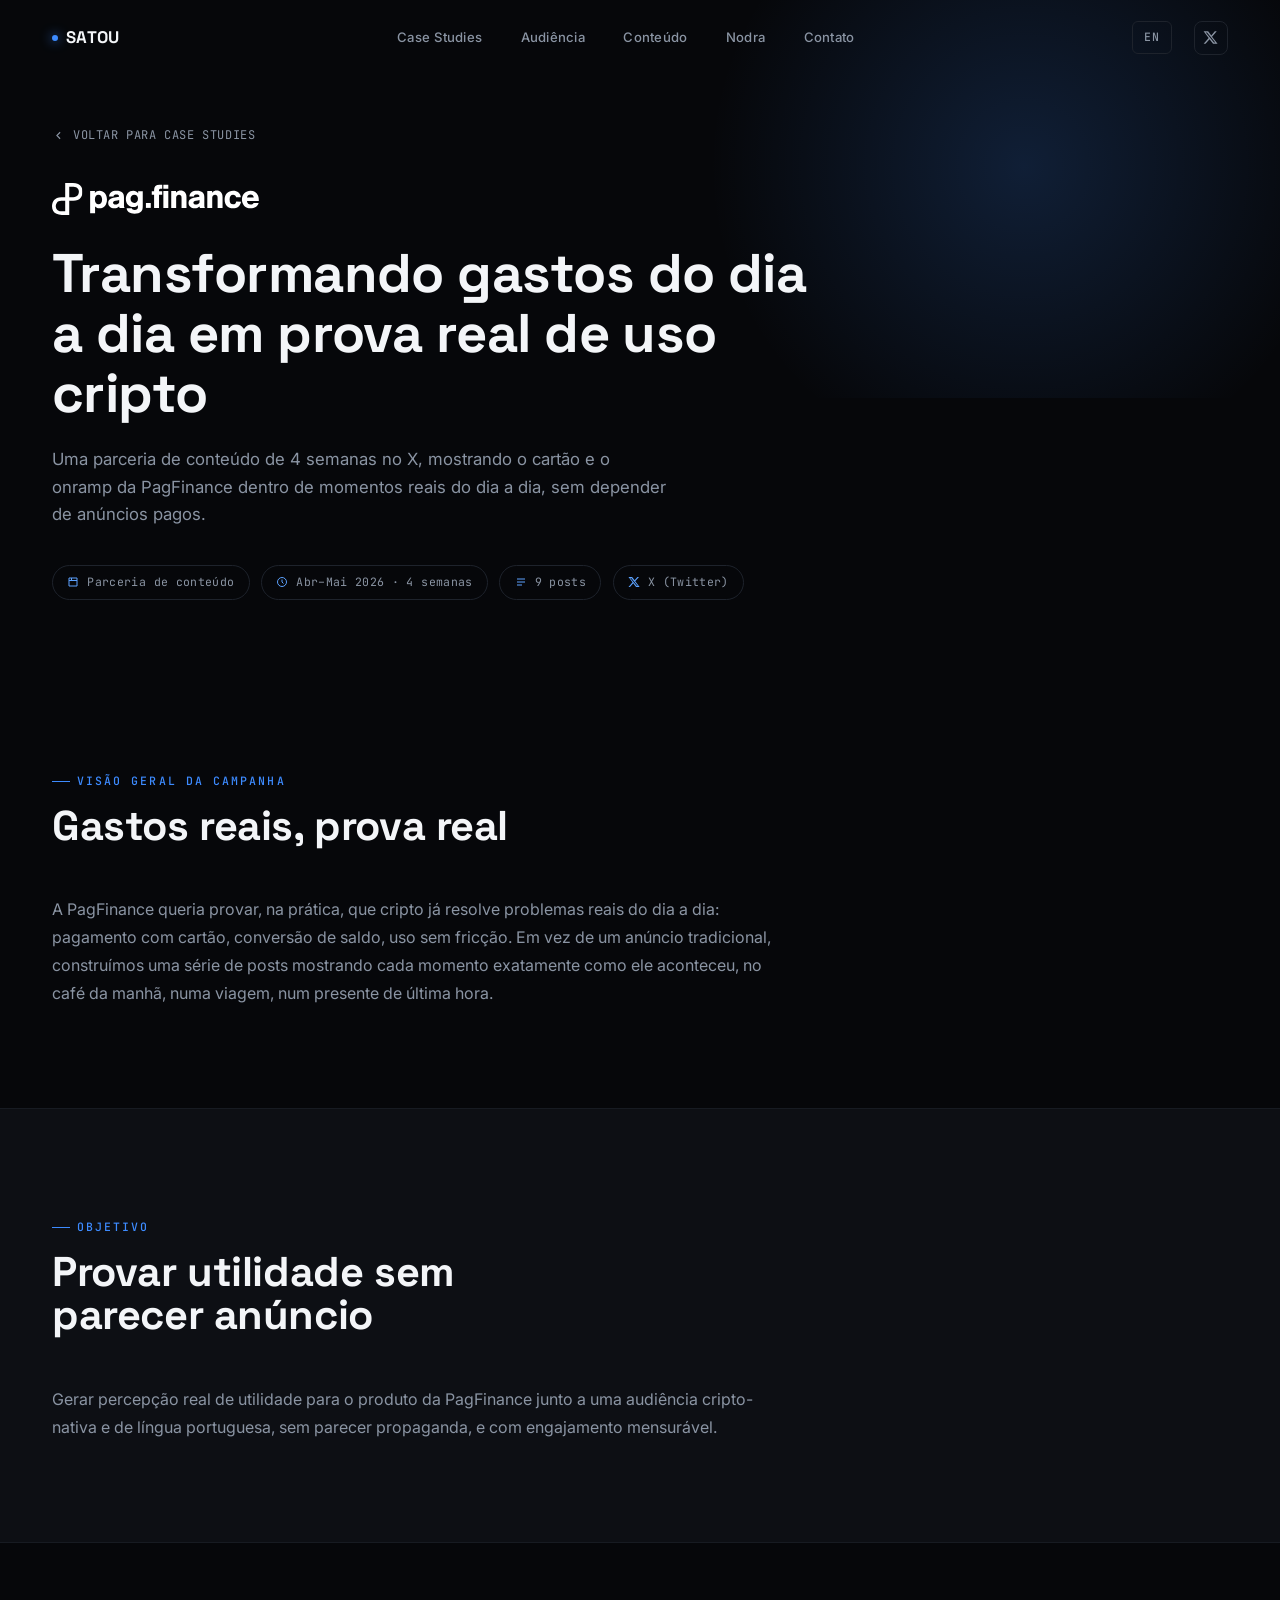
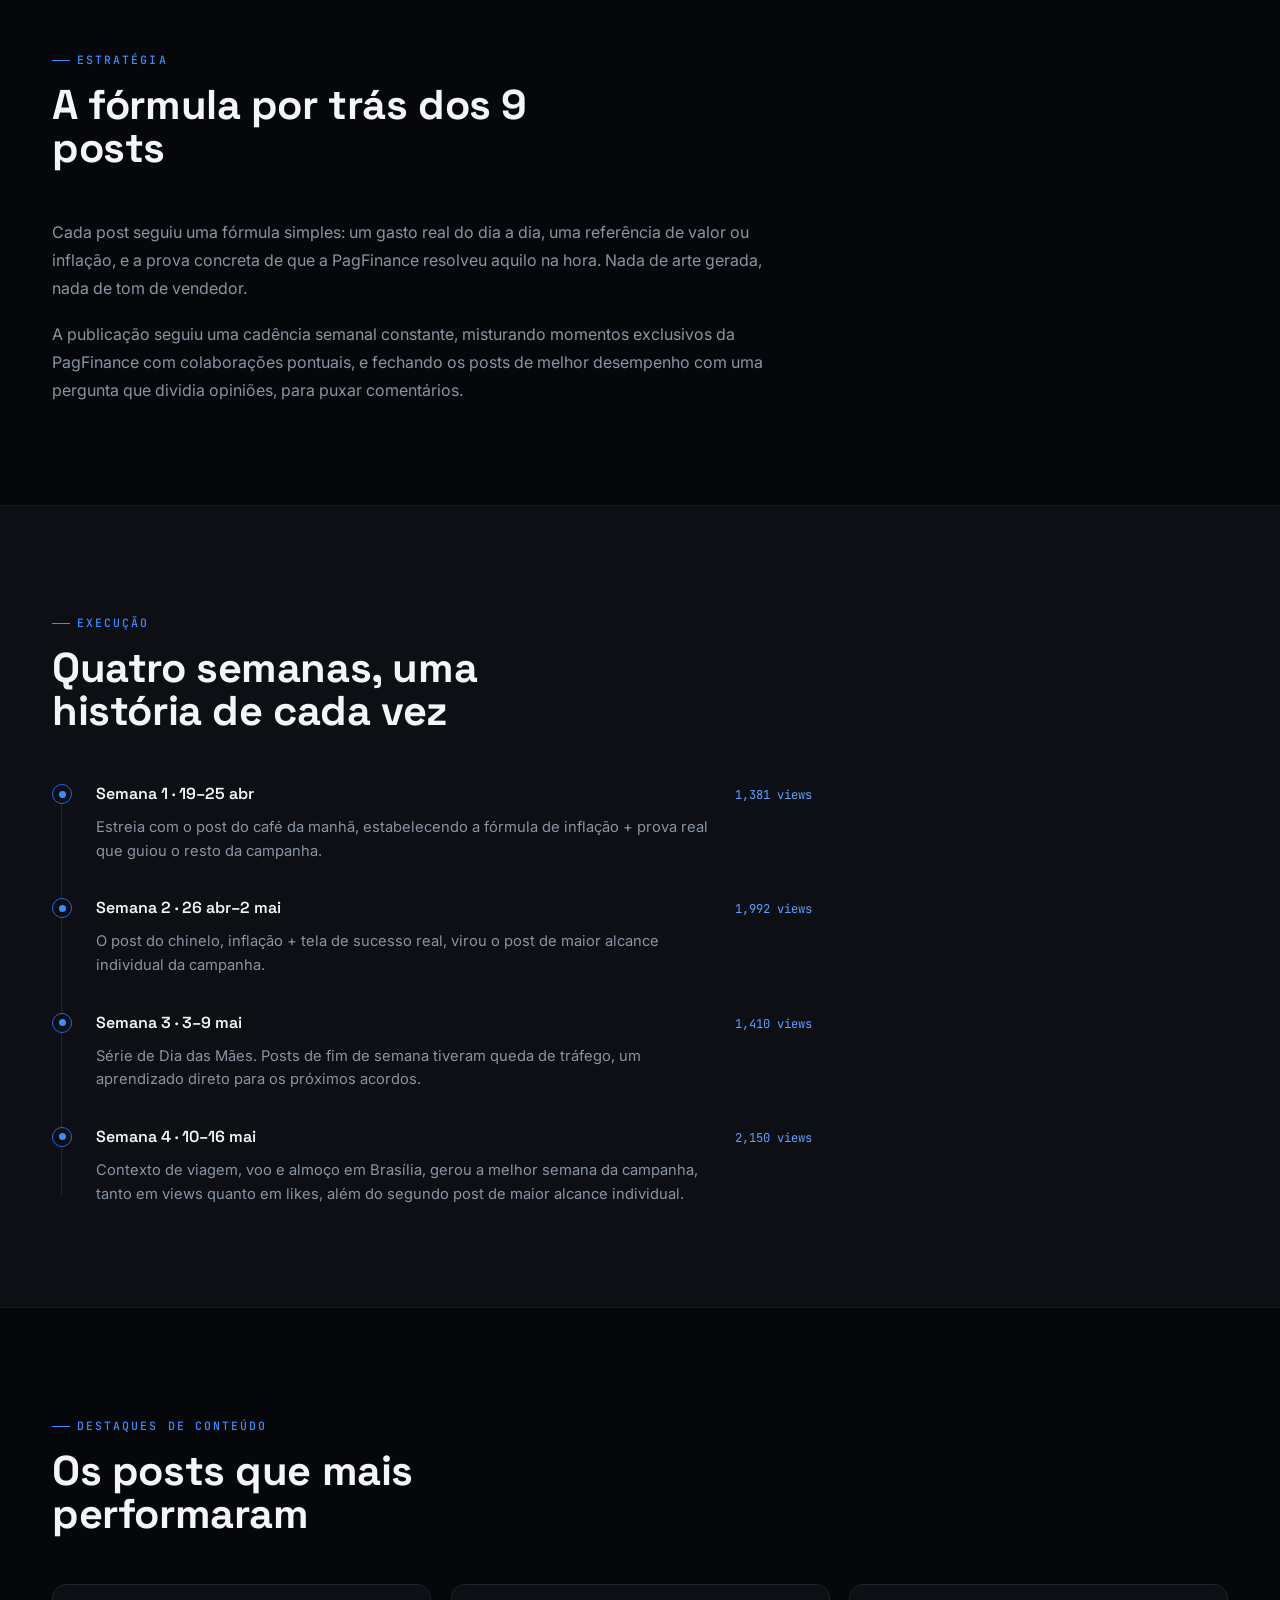
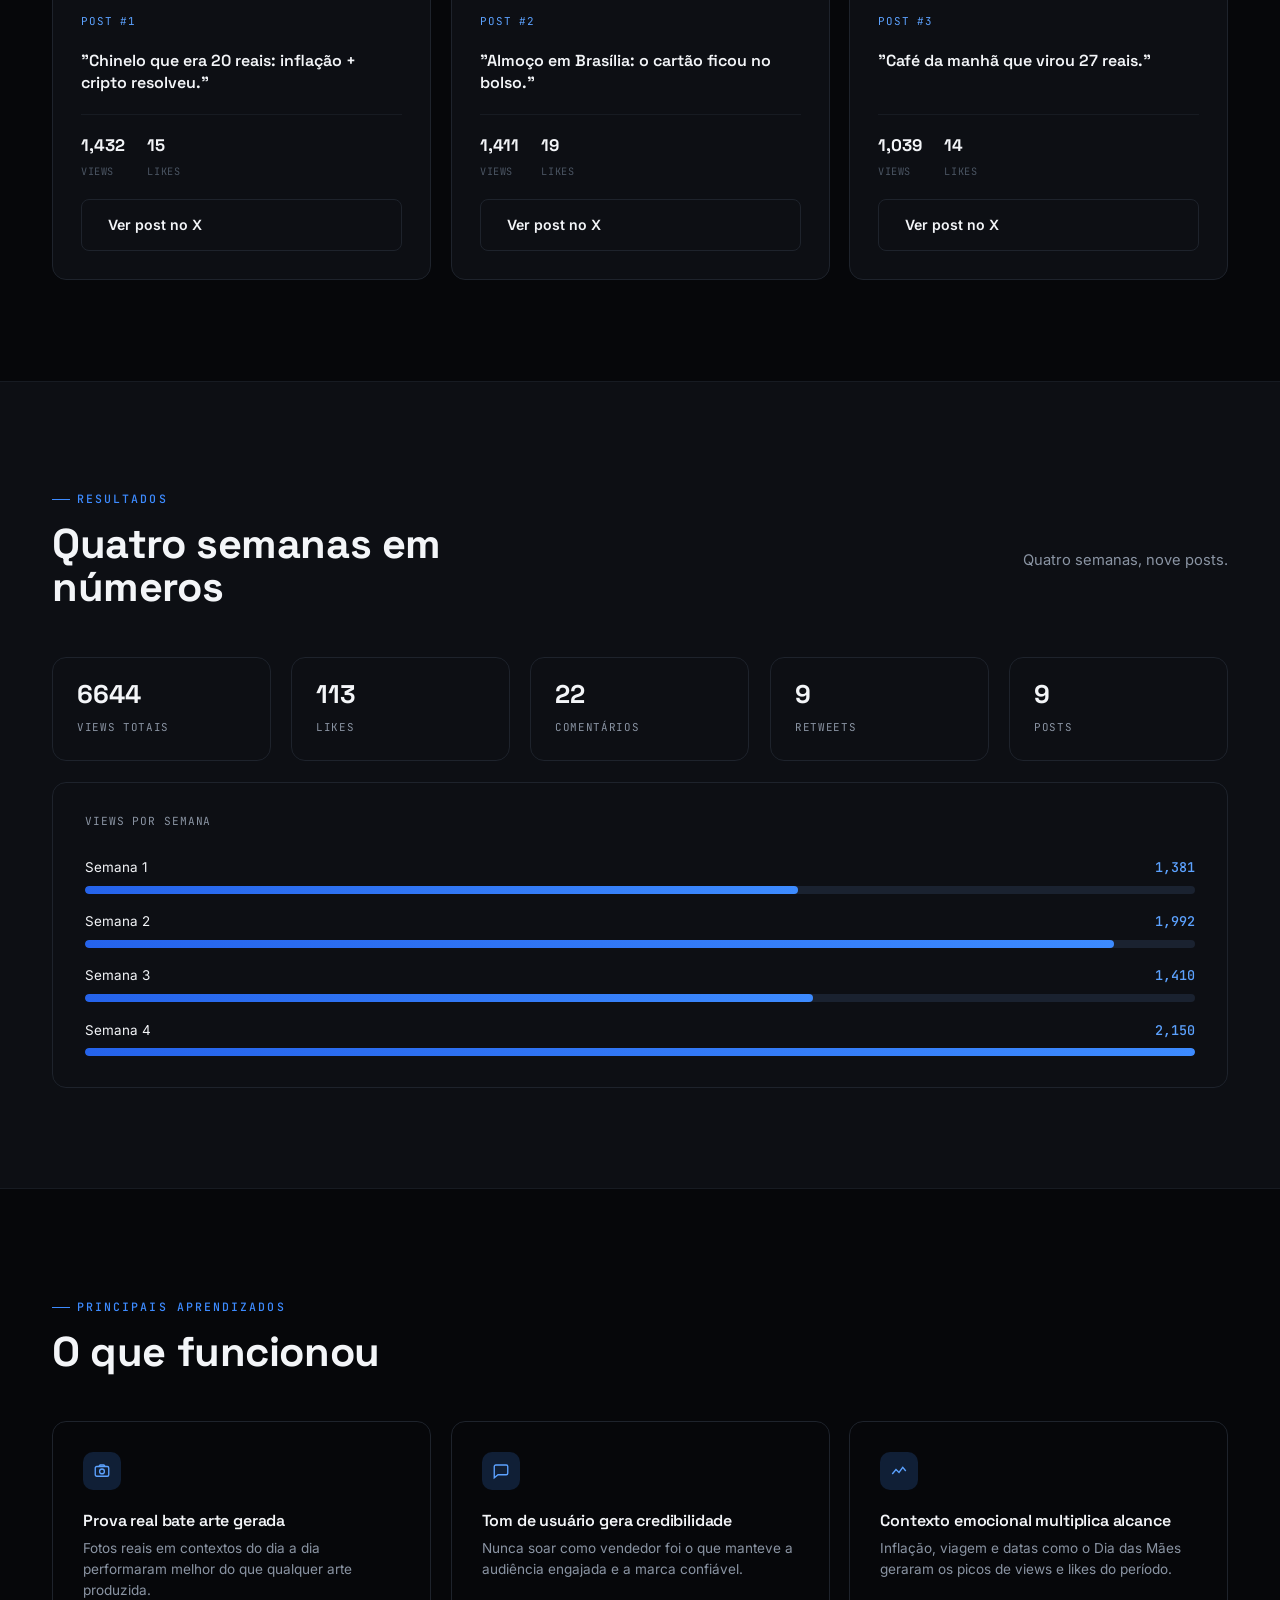
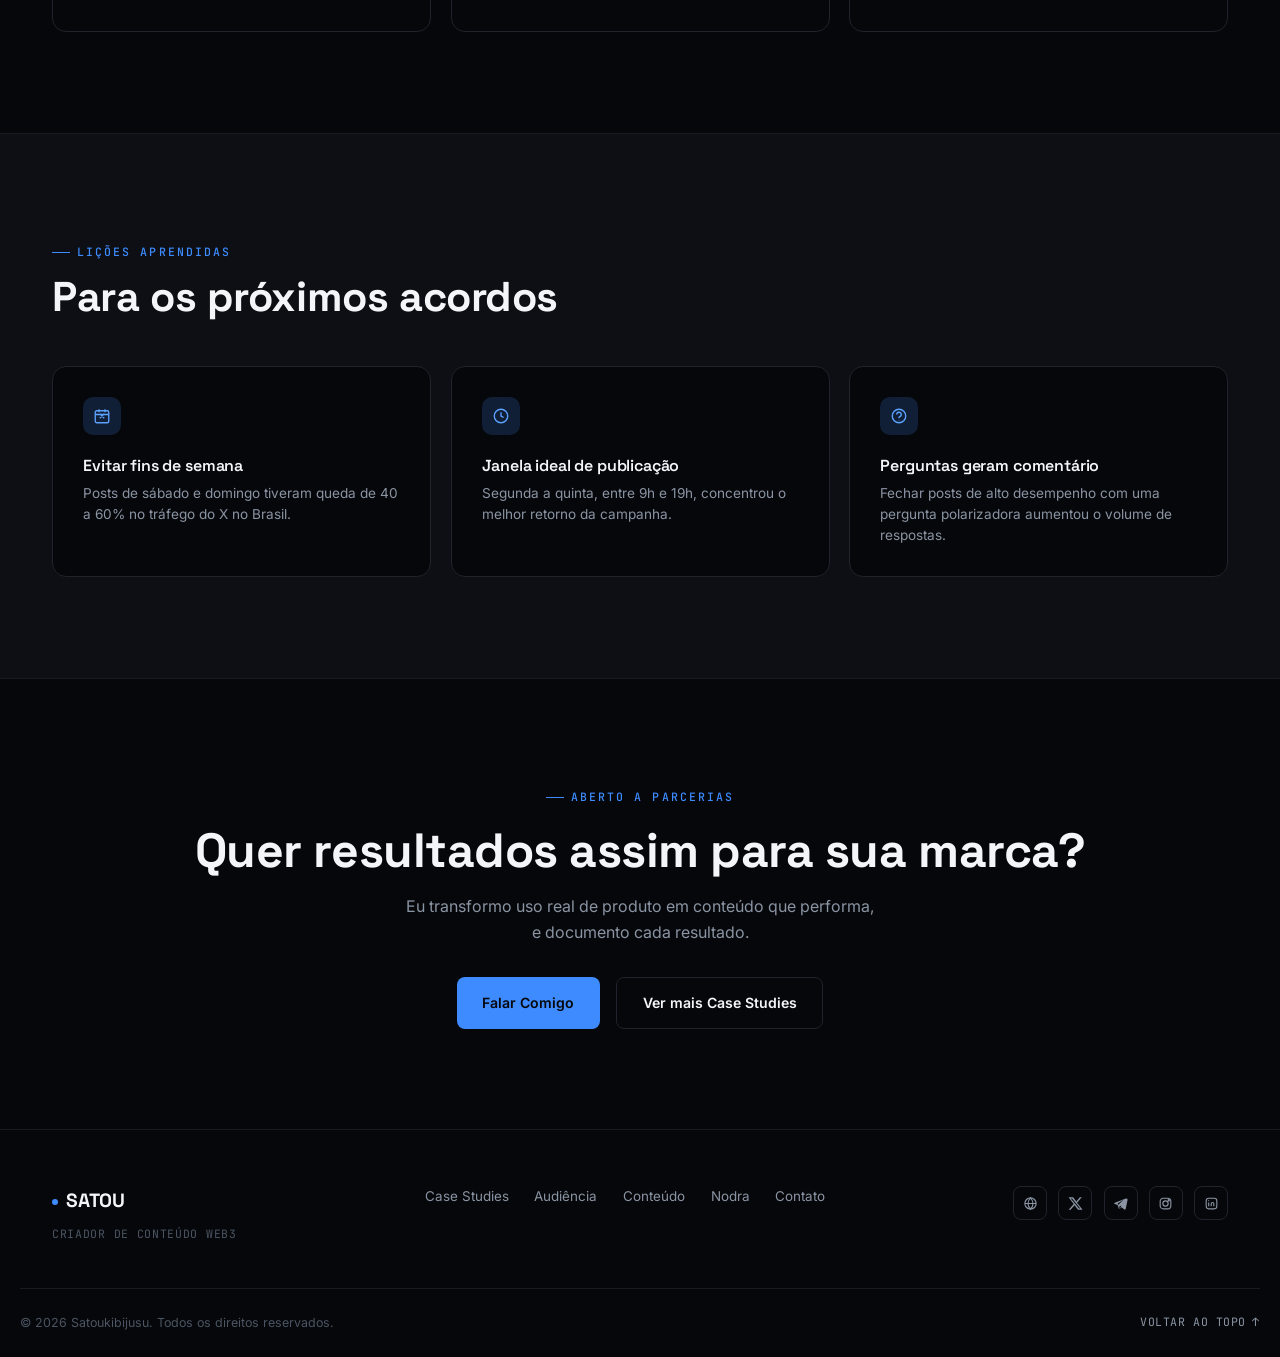
==== commit 98f3fa0f: "feat: refine landing page and improve PagFinance case study" ====
--- a/case-studies/pagfinance.html
+++ b/case-studies/pagfinance.html
@@ -179,8 +179,8 @@
 
       <div class="case-prose" data-reveal data-delay="1">
         <p>
-          <span data-lang="pt">Gerar percepção real de utilidade para o produto da PagFinance junto a uma audiência cripto-nativa e de língua portuguesa, sem parecer propaganda, e com engajamento mensurável mesmo sem investimento em mídia paga.</span>
-          <span data-lang="en">Build genuine perceived utility for PagFinance's product with a crypto-native, Portuguese-speaking audience, without feeling like an ad, and with measurable engagement even without paid media spend.</span>
+          <span data-lang="pt">Gerar percepção real de utilidade para o produto da PagFinance junto a uma audiência cripto-nativa e de língua portuguesa, sem parecer propaganda, e com engajamento mensurável.</span>
+          <span data-lang="en">Build genuine perceived utility for PagFinance's product with a crypto-native, Portuguese-speaking audience, without feeling like an ad, and with measurable engagement.</span>
         </p>
       </div>
     </div>
@@ -409,8 +409,8 @@
           </h2>
         </div>
         <p class="case-results-intro">
-          <span data-lang="pt">Quatro semanas, nove posts, zero mídia paga.</span>
-          <span data-lang="en">Four weeks, nine posts, zero paid media.</span>
+          <span data-lang="pt">Quatro semanas, nove posts.</span>
+          <span data-lang="en">Four weeks, nine posts.</span>
         </p>
       </div>
 
--- a/css/style.css
+++ b/css/style.css
@@ -34,7 +34,7 @@
   /* Layout */
   --container-max: 1240px;
   --gutter: 2rem;
-  --section-pad-y: 9rem;
+  --section-pad-y: 6.3rem;
   --nav-height: 76px;
 
   /* Motion */
@@ -387,36 +387,19 @@
   margin-bottom: 0.6rem;
 }
 
-.hero-role {
-  font-family: var(--font-display);
-  font-size: clamp(1.3rem, 2.4vw, 1.7rem);
-  font-weight: 600;
-  color: var(--blue-bright);
-  margin-bottom: 0.9rem;
-}
-
 .hero-mission {
   font-family: var(--font-display);
-  font-size: clamp(1.5rem, 2.8vw, 2.1rem);
+  font-size: clamp(1.35rem, 2.2vw, 1.85rem);
   font-weight: 600;
   color: var(--muted);
-  line-height: 1.25;
+  line-height: 1.35;
   max-width: 560px;
-  margin-bottom: 1.4rem;
+  margin-bottom: 2.2rem;
 }
 
 .hero-mission strong {
   color: var(--white);
   font-weight: 600;
-}
-
-.hero-subtext {
-  font-family: var(--font-body);
-  font-size: 1rem;
-  line-height: 1.6;
-  color: var(--muted);
-  max-width: 480px;
-  margin-bottom: 2.4rem;
 }
 
 .hero-actions {
@@ -814,6 +797,14 @@
   background: conic-gradient(var(--blue) calc(var(--pct) * 1%), var(--surface-2) 0);
 }
 
+.donut.donut--3 {
+  background: conic-gradient(
+    var(--blue) 0% calc(var(--pct-1) * 1%),
+    var(--blue-bright) calc(var(--pct-1) * 1%) calc(var(--pct-2) * 1%),
+    var(--muted-2) calc(var(--pct-2) * 1%) 100%
+  );
+}
+
 .donut::after {
   content: '';
   position: absolute;
@@ -844,7 +835,8 @@
 }
 
 .donut-legend-item .dot.male { background: var(--blue); }
-.donut-legend-item .dot.female { background: var(--surface-2); border: 1px solid var(--border); }
+.donut-legend-item .dot.female { background: var(--blue-bright); }
+.donut-legend-item .dot.unspecified { background: var(--muted-2); }
 
 .donut-legend-item strong {
   color: var(--white);
@@ -929,77 +921,56 @@
   line-height: 1.5;
 }
 
-/* ------------------------------------------------------------
-   14. NODRA
-   ------------------------------------------------------------ */
-.nodra-head {
-  max-width: 680px;
-  margin-bottom: 3rem;
-}
-
-.nodra-head h2 {
-  font-size: clamp(2.2rem, 4.2vw, 3.2rem);
-  margin: 0.8rem 0 1.1rem;
-}
-
-.nodra-head p {
-  color: var(--muted);
-  font-size: 1.02rem;
-  line-height: 1.6;
-}
-
-.nodra-grid {
-  display: grid;
-  grid-template-columns: repeat(2, 1fr);
-  gap: 1.25rem;
-}
-
-.nodra-card {
-  display: block;
+.content-link {
+  display: inline-flex;
+  align-items: center;
+  gap: 0.4rem;
+  margin-top: 0.7rem;
+  font-family: var(--font-mono);
+  font-size: 0.75rem;
+  color: var(--blue-bright);
+}
+
+.content-link svg {
+  width: 12px;
+  height: 12px;
+  transition: transform var(--dur-fast) var(--ease-out);
+}
+
+.content-card:hover .content-link svg { transform: translate(2px, -2px); }
+
+/* ------------------------------------------------------------
+   14. NODRA (compact mention)
+   ------------------------------------------------------------ */
+.nodra-mention {
+  padding: 3rem 0;
+  border-top: 1px solid var(--border-soft);
+  border-bottom: 1px solid var(--border-soft);
   background: var(--surface);
-  border: 1px solid var(--border);
-  border-radius: 16px;
-  overflow: hidden;
-  transition: border-color var(--dur-fast) ease, transform var(--dur-fast) var(--ease-out);
-}
-
-.nodra-card:hover {
-  border-color: var(--blue-dim);
-  transform: translateY(-4px);
-}
-
-.nodra-cta {
-  margin-top: 1.75rem;
-}
-
-.nodra-cta svg {
+}
+
+.nodra-mention-inner {
+  display: flex;
+  align-items: center;
+  justify-content: space-between;
+  gap: 2rem;
+  flex-wrap: wrap;
+}
+
+.nodra-mention-inner p {
+  font-size: 1.05rem;
+  color: var(--muted);
+  max-width: 640px;
+}
+
+.nodra-mention-inner p strong {
+  color: var(--white);
+  font-weight: 600;
+}
+
+.nodra-mention-inner .btn svg {
   width: 14px;
   height: 14px;
-}
-
-.nodra-card-body { padding: 1.4rem 1.5rem 1.6rem; }
-
-.nodra-card-tag {
-  display: inline-block;
-  font-family: var(--font-mono);
-  font-size: 0.66rem;
-  letter-spacing: 0.08em;
-  text-transform: uppercase;
-  color: var(--blue-bright);
-  margin-bottom: 0.7rem;
-}
-
-.nodra-card-body h3 {
-  font-size: 1.08rem;
-  font-weight: 600;
-  color: var(--white);
-  margin-bottom: 0.5rem;
-}
-
-.nodra-card-body p {
-  font-size: 0.86rem;
-  color: var(--muted);
-  line-height: 1.55;
 }
 
 /* ------------------------------------------------------------
@@ -1115,11 +1086,11 @@
 /* ------------------------------------------------------------
    17. CONTACT
    ------------------------------------------------------------ */
-.contact { position: relative; overflow: hidden; }
+.contact { position: relative; overflow: hidden; padding-bottom: 1.5rem; }
 
 .contact-bg-glow {
   position: absolute;
-  bottom: -20%;
+  bottom: 0%;
   left: 50%;
   transform: translateX(-50%);
   width: 70%;
@@ -1177,12 +1148,12 @@
 .contact-link svg { width: 17px; height: 17px; }
 
 .contact-character {
-  margin-top: 3.5rem;
+  margin-top: 1.5rem;
   opacity: 0.95;
 }
 
 .contact-character img {
-  width: 150px;
+  width: 440px;
   height: auto;
   margin: 0 auto;
 }
--- a/css/animations.css
+++ b/css/animations.css
@@ -65,11 +65,9 @@
 }
 .hero-eyebrow      { animation-delay: 0.05s; }
 .hero-title        { animation-delay: 0.15s; }
-.hero-role         { animation-delay: 0.25s; }
-.hero-mission      { animation-delay: 0.35s; }
-.hero-subtext      { animation-delay: 0.42s; }
-.hero-actions      { animation-delay: 0.50s; }
-.hero-stats        { animation-delay: 0.58s; }
+.hero-mission      { animation-delay: 0.28s; }
+.hero-actions      { animation-delay: 0.42s; }
+.hero-stats        { animation-delay: 0.52s; }
 
 .hero-visual {
   animation: fadeIn 1.1s var(--ease-out) 0.3s both;
--- a/css/responsive.css
+++ b/css/responsive.css
@@ -11,7 +11,7 @@
    ------------------------------------------------------------ */
 @media (max-width: 1024px) {
   :root {
-    --section-pad-y: 6.5rem;
+    --section-pad-y: 4.5rem;
     --gutter: 1.5rem;
   }
 
@@ -144,7 +144,6 @@
    NODRA / WHY BRANDS / TESTIMONIALS / CONTACT / FOOTER
    ------------------------------------------------------------ */
 @media (max-width: 1024px) {
-  .nodra-grid { grid-template-columns: repeat(2, 1fr); }
   .reasons-grid { grid-template-columns: repeat(2, 1fr); }
   .testimonials-grid { grid-template-columns: repeat(2, 1fr); }
 
@@ -152,7 +151,7 @@
 }
 
 @media (max-width: 768px) {
-  .nodra-grid { grid-template-columns: 1fr; }
+  .nodra-mention-inner { flex-direction: column; align-items: flex-start; }
   .reasons-grid { grid-template-columns: 1fr; }
   .testimonials-grid { grid-template-columns: 1fr; }
 
